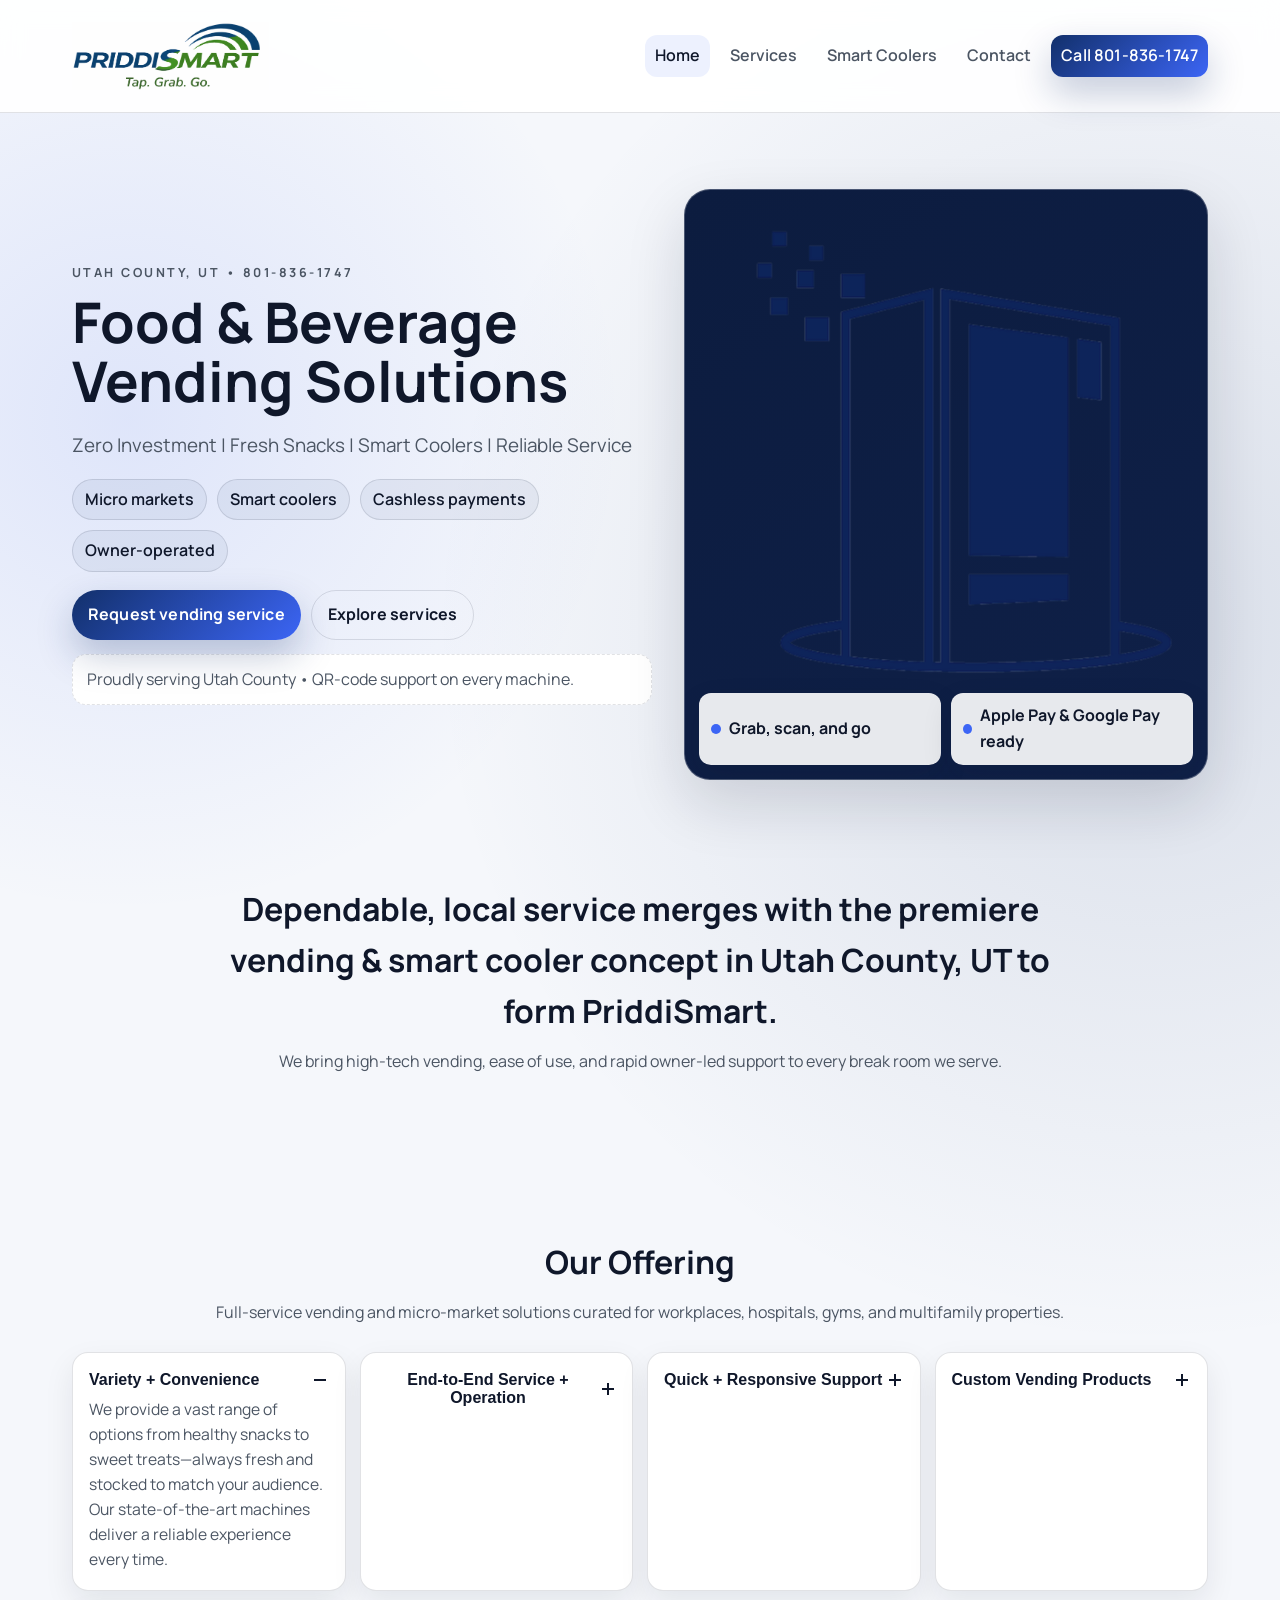
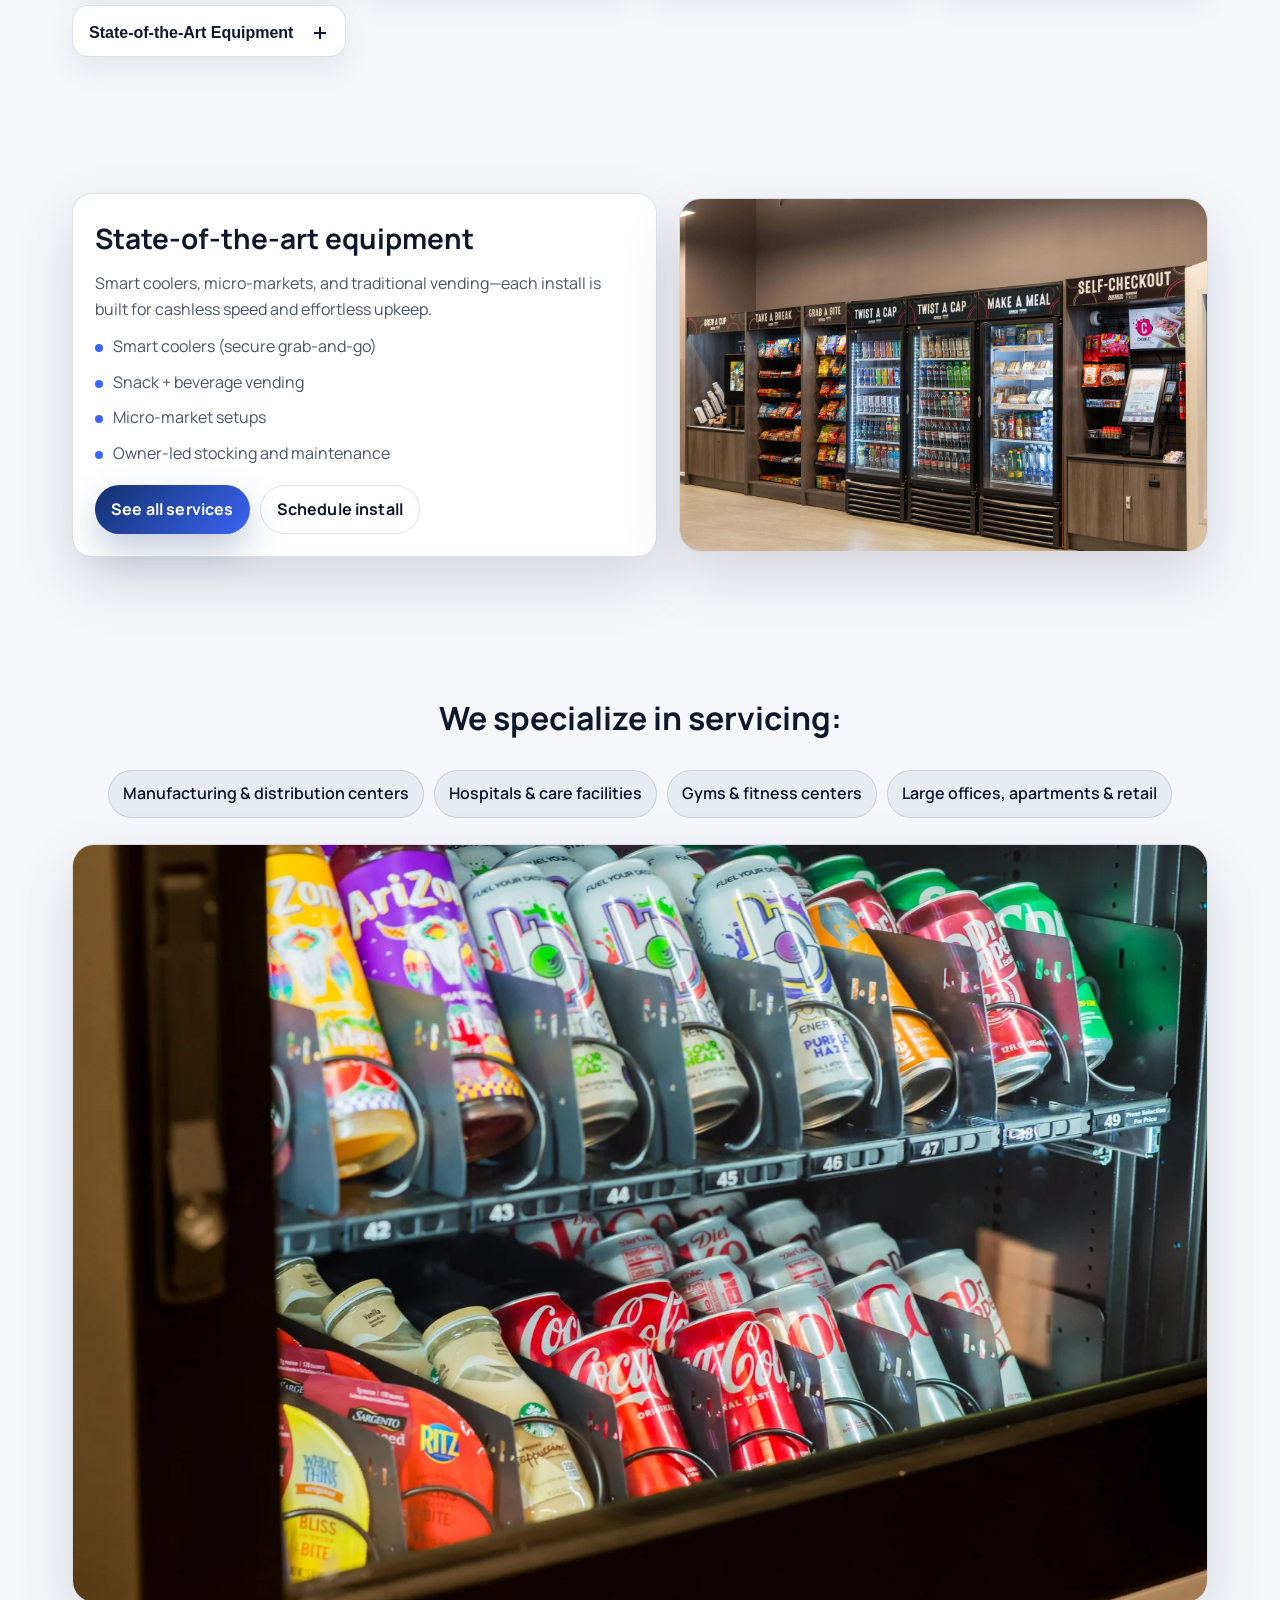
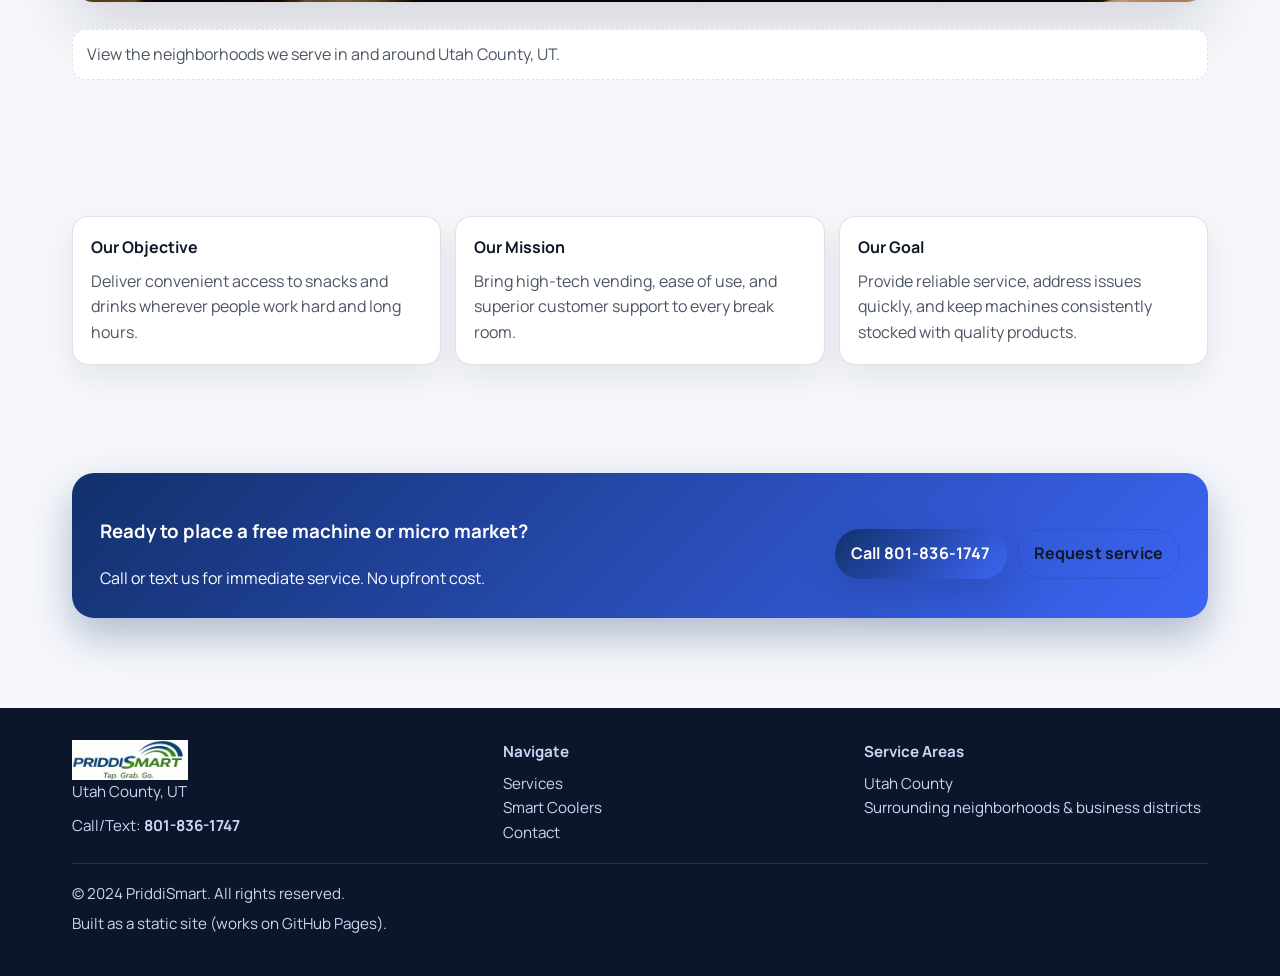
==== index.html @ eff260c0 "General update" ====
<!doctype html>
<html lang="en">
<head>
  <meta charset="utf-8" />
  <meta name="viewport" content="width=device-width, initial-scale=1" />
  <meta name="description" content="PriddiSmart delivers modern vending machines, smart coolers, and micro market-style solutions across Utah County, UT." />
  <title>PriddiSmart | Micro Markets and Vending Services in Utah County, UT</title>
  <link rel="icon" href="assets/img/LogoPriddismart.png" />
  <link rel="stylesheet" href="assets/css/styles.css" />
</head>
<body>
  <header class="header">
    <div class="container">
      <nav class="nav" aria-label="Primary">
        <a class="brand" href="index.html">
          <img src="assets/img/LogoPriddismart.png" alt="PriddiSmart logo" />
        </a>
        <div class="navlinks">
          <a data-nav href="index.html">Home</a>
          <a href="#services">Services</a>
          <a href="#equipment">Smart Coolers</a>
          <a href="#contact">Contact</a>
          <a class="btn primary" href="tel:+18018361747">Call 801-836-1747</a>
        </div>
      </nav>
    </div>
  </header>

  <main>
    <section class="hero" id="top">
      <div class="container">
        <div class="hero-grid">
          <div class="hero-copy">
            <div class="eyebrow">Utah County, UT • 801-836-1747</div>
            <h1>Food &amp; Beverage Vending Solutions</h1>
            <p class="lead">Zero Investment | Fresh Snacks | Smart Coolers | Reliable Service</p>
            <div class="pill-row" aria-label="Key benefits">
              <span class="pill">Micro markets</span>
              <span class="pill">Smart coolers</span>
              <span class="pill">Cashless payments</span>
              <span class="pill">Owner-operated</span>
            </div>
            <div class="hero-cta">
              <a class="btn primary" href="contact.html">Request vending service</a>
              <a class="btn ghost" href="#services">Explore services</a>
            </div>
            <div class="notice">Proudly serving Utah County • QR-code support on every machine.</div>
          </div>
          <div class="hero-media">
            <div class="hero-frame">
            <img src="assets/img/freshvend-hero.jpg" alt="PriddiSmart vending and cooler setup" />
              <div class="hero-overlay">
                <div class="stat"><span class="dot"></span>Grab, scan, and go</div>
                <div class="stat"><span class="dot"></span>Apple Pay &amp; Google Pay ready</div>
              </div>
            </div>
          </div>
        </div>
      </div>
    </section>

    <section class="section intro">
      <div class="container">
        <div class="section-header">
          <h2>Dependable, local service merges with the premiere vending &amp; smart cooler concept in Utah County, UT to form <strong>PriddiSmart</strong>.</h2>
          <p>We bring high-tech vending, ease of use, and rapid owner-led support to every break room we serve.</p>
        </div>
      </div>
    </section>

    <section class="section" id="services">
      <div class="container">
        <div class="section-header">
          <h2>Our Offering</h2>
          <p>Full-service vending and micro-market solutions curated for workplaces, hospitals, gyms, and multifamily properties.</p>
        </div>
        <div class="accordion" data-accordion>
          <div class="accordion-item open">
            <button class="accordion-toggle" data-accordion-toggle>
              <span>Variety + Convenience</span>
              <span class="plus"></span>
            </button>
            <div class="accordion-panel">
              <p>We provide a vast range of options from healthy snacks to sweet treats—always fresh and stocked to match your audience.</p>
              <p>Our state-of-the-art machines deliver a reliable experience every time.</p>
            </div>
          </div>
          <div class="accordion-item">
            <button class="accordion-toggle" data-accordion-toggle>
              <span>End-to-End Service + Operation</span>
              <span class="plus"></span>
            </button>
            <div class="accordion-panel">
              <p>We handle everything from installation, stocking, and maintenance, so you can focus on what matters—your business and clients.</p>
              <p>Enjoy the peace of mind that comes with fully managed operations.</p>
            </div>
          </div>
          <div class="accordion-item">
            <button class="accordion-toggle" data-accordion-toggle>
              <span>Quick + Responsive Support</span>
              <span class="plus"></span>
            </button>
            <div class="accordion-panel">
              <p>QR codes on every machine connect you directly to the owner for rapid service, restocking, or new product requests.</p>
              <p>A dedicated team keeps your experience running smoothly.</p>
            </div>
          </div>
          <div class="accordion-item">
            <button class="accordion-toggle" data-accordion-toggle>
              <span>Custom Vending Products</span>
              <span class="plus"></span>
            </button>
            <div class="accordion-panel">
              <p>We tailor machine type, product selection, and layouts to your footprint and foot traffic.</p>
              <p><a href="services.html">View our machines and product lineup.</a></p>
            </div>
          </div>
          <div class="accordion-item">
            <button class="accordion-toggle" data-accordion-toggle>
              <span>State-of-the-Art Equipment</span>
              <span class="plus"></span>
            </button>
            <div class="accordion-panel">
              <p>From micro-markets and smart coolers to beverage and combo machines, every install is sourced from top suppliers.</p>
              <p>All equipment supports Apple Pay, Google Pay, and other contactless options.</p>
            </div>
          </div>
        </div>
      </div>
    </section>

    <section class="section split-section" id="equipment">
      <div class="container">
        <div class="split">
          <div class="panel">
            <h3>State-of-the-art equipment</h3>
            <p class="muted">Smart coolers, micro-markets, and traditional vending—each install is built for cashless speed and effortless upkeep.</p>
            <ul class="feature-list">
              <li>Smart coolers (secure grab-and-go)</li>
              <li>Snack + beverage vending</li>
              <li>Micro-market setups</li>
              <li>Owner-led stocking and maintenance</li>
            </ul>
            <div class="hero-cta">
              <a class="btn primary" href="services.html">See all services</a>
              <a class="btn ghost" href="contact.html">Schedule install</a>
            </div>
          </div>
          <div class="media">
            <img src="assets/img/freshvend-lineup.png" alt="Lineup of PriddiSmart vending machines and smart coolers" />
          </div>
        </div>
      </div>
    </section>

    <section class="section service-areas">
      <div class="container">
        <div class="section-header">
          <h2>We specialize in servicing:</h2>
        </div>
        <div class="chips">
          <span class="pill big">Manufacturing &amp; distribution centers</span>
          <span class="pill big">Hospitals &amp; care facilities</span>
          <span class="pill big">Gyms &amp; fitness centers</span>
          <span class="pill big">Large offices, apartments &amp; retail</span>
        </div>
        <div class="media wide">
          <img src="assets/img/freshvend-beverages.jpg" alt="Cold beverage vending selections" />
        </div>
        <div class="notice">View the neighborhoods we serve in and around Utah County, UT.</div>
      </div>
    </section>

    <section class="section objectives">
      <div class="container cards">
        <div class="card mini">
          <h4>Our Objective</h4>
          <p>Deliver convenient access to snacks and drinks wherever people work hard and long hours.</p>
        </div>
        <div class="card mini">
          <h4>Our Mission</h4>
          <p>Bring high-tech vending, ease of use, and superior customer support to every break room.</p>
        </div>
        <div class="card mini">
          <h4>Our Goal</h4>
          <p>Provide reliable service, address issues quickly, and keep machines consistently stocked with quality products.</p>
        </div>
      </div>
    </section>

    <section class="cta-band" id="contact">
      <div class="container">
        <div class="cta-inner">
          <div>
            <h3>Ready to place a free machine or micro market?</h3>
            <p>Call or text us for immediate service. No upfront cost.</p>
          </div>
          <div class="hero-cta">
            <a class="btn primary" href="tel:+18018361747">Call 801-836-1747</a>
            <a class="btn ghost" href="contact.html">Request service</a>
          </div>
        </div>
      </div>
    </section>
  </main>


  <footer class="footer">
    <div class="container">
      <div class="footer-grid">
        <div>
          <div class="brandmark">
          <img src="assets/img/LogoPriddismart.png" alt="PriddiSmart logo" />
          </div>
          <div class="small">Utah County, UT</div>
          <div class="small" style="margin-top:10px;">Call/Text: <strong><a href="tel:+18018361747">801-836-1747</a></strong></div>
        </div>
        <div>
          <div class="small" style="font-weight:700;margin-bottom:8px;">Navigate</div>
          <div class="small"><a href="#services">Services</a></div>
          <div class="small"><a href="#equipment">Smart Coolers</a></div>
          <div class="small"><a href="#contact">Contact</a></div>
        </div>
        <div>
          <div class="small" style="font-weight:700;margin-bottom:8px;">Service Areas</div>
          <div class="small">Utah County</div>
          <div class="small">Surrounding neighborhoods &amp; business districts</div>
        </div>
      </div>

      <hr class="sep" />
          <div class="small">© 2024 PriddiSmart. All rights reserved.</div>
      <div class="small" style="margin-top:6px;">Built as a static site (works on GitHub Pages).</div>
    </div>
  </footer>

  <script src="assets/js/main.js"></script>
</body>
</html>
---- assets/css/styles.css ----
@import url('https://fonts.googleapis.com/css2?family=Manrope:wght@400;500;600;700&display=swap');

:root{
  --bg:#f5f7fb;
  --card:#ffffff;
  --ink:#0f172a;
  --muted:#4b5563;
  --accent:#12306b;
  --accent2:#3c65f5;
  --border:rgba(15,23,42,.12);
  --radius:18px;
  --shadow:0 24px 60px rgba(15,23,42,.14);
  --max:1180px;
}
*{box-sizing:border-box}
html,body{margin:0;padding:0}
body{
  font-family:"Manrope","Helvetica Neue",Arial,sans-serif;
  color:var(--ink);
  background:
    radial-gradient(900px 900px at 10% 10%, rgba(60,101,245,.12), transparent 55%),
    radial-gradient(1200px 1200px at 90% 15%, rgba(18,48,107,.12), transparent 60%),
    var(--bg);
  line-height:1.6;
}
a{color:inherit;text-decoration:none}
a:hover{opacity:.9}
img{display:block;max-width:100%}
.container{max-width:var(--max);margin:0 auto;padding:0 22px}
.header{
  position:sticky;top:0;z-index:50;
  backdrop-filter:blur(12px);
  background:rgba(255,255,255,.92);
  border-bottom:1px solid var(--border);
}
.nav{
  display:flex;align-items:center;justify-content:space-between;
  padding:22px 0;
  gap:16px;
  flex-wrap:wrap;
}
.brand img{height:68px;width:auto}
.navlinks{display:flex;gap:10px;align-items:center;flex-wrap:wrap}
.navlinks a{font-weight:600;color:var(--muted);padding:8px 10px;border-radius:12px}
.navlinks a.active{color:var(--ink);background:rgba(60,101,245,.09)}
.btn{
  display:inline-flex;align-items:center;justify-content:center;
  padding:11px 16px;border-radius:999px;
  border:1px solid var(--border);
  background:#fff;
  color:var(--ink);
  font-weight:700;
  letter-spacing:.01em;
  box-shadow:0 12px 24px rgba(15,23,42,.08);
}
.btn.primary{
  border:none;
  background:linear-gradient(135deg,var(--accent),var(--accent2));
  color:#fff;
  box-shadow:0 16px 36px rgba(18,48,107,.25);
}
.btn.ghost{
  background:transparent;
  box-shadow:none;
}
.hero{padding:76px 0 36px}
.hero-grid{
  display:grid;
  grid-template-columns:1.05fr .95fr;
  gap:32px;
  align-items:center;
}
.eyebrow{text-transform:uppercase;letter-spacing:.2em;font-size:.78rem;font-weight:700;color:var(--muted)}
h1{font-size:56px;line-height:1.05;margin:10px 0 16px}
.lead{color:var(--muted);font-size:1.18rem;max-width:58ch}
.pill-row,.hero-cta{display:flex;gap:10px;flex-wrap:wrap}
.pill{
  border:1px solid var(--border);
  border-radius:999px;
  padding:7px 12px;
  color:var(--ink);
  font-weight:600;
  background:rgba(18,48,107,.06);
}
.pill.big{padding:10px 14px}
.hero-cta{margin-top:18px}
.notice{
  margin-top:14px;
  background:#fff;
  border:1px dashed var(--border);
  border-radius:14px;
  padding:12px 14px;
  color:var(--muted);
}
.hero-media{position:relative}
.hero-frame{
  position:relative;
  border-radius:26px;
  overflow:hidden;
  background:linear-gradient(145deg,#0c1c3f,#0f2048);
  box-shadow:var(--shadow);
  border:1px solid rgba(255,255,255,.25);
  min-height:420px;
}
.hero-frame img{
  width:100%;height:100%;
  object-fit:cover;
  mix-blend-mode:lighten;
  opacity:.92;
}
.hero-overlay{
  position:absolute;
  bottom:14px;left:14px;right:14px;
  display:flex;flex-wrap:wrap;gap:10px;
}
.hero-overlay .stat{
  flex:1 1 180px;
  background:rgba(255,255,255,.9);
  color:var(--ink);
  border-radius:12px;
  padding:10px 12px;
  display:flex;align-items:center;gap:8px;
  font-weight:700;
  box-shadow:0 12px 30px rgba(15,23,42,.12);
}
.dot{
  width:10px;height:10px;border-radius:50%;
  background:var(--accent2);display:inline-block;
}
.section{padding:68px 0}
.section-header{text-align:center;max-width:860px;margin:0 auto 26px}
.section h2{margin:0 0 12px;font-size:32px}
.section p{margin:0;color:var(--muted)}
.accordion{
  display:grid;
  grid-template-columns:repeat(auto-fit,minmax(260px,1fr));
  gap:14px;
}
.accordion-item{
  background:var(--card);
  border:1px solid var(--border);
  border-radius:16px;
  box-shadow:0 12px 30px rgba(15,23,42,.08);
  padding:6px 10px;
}
.accordion-toggle{
  width:100%;
  display:flex;align-items:center;justify-content:space-between;
  border:none;background:transparent;
  padding:12px 6px 8px 6px;
  font-size:1rem;font-weight:700;
  color:var(--ink);
  cursor:pointer;
}
.accordion-toggle .plus{
  position:relative;width:18px;height:18px;
}
.accordion-toggle .plus::before,
.accordion-toggle .plus::after{
  content:"";
  position:absolute;top:50%;left:50%;
  width:12px;height:2px;
  background:var(--ink);
  transform:translate(-50%,-50%);
}
.accordion-toggle .plus::after{transform:translate(-50%,-50%) rotate(90deg)}
.accordion-item.open .accordion-toggle .plus::after{opacity:0}
.accordion-panel{
  padding:0 6px 12px 6px;
  color:var(--muted);
  display:none;
  font-size:.98rem;
}
.accordion-item.open .accordion-panel{display:block}
.split{
  display:grid;
  grid-template-columns:1.05fr .95fr;
  gap:22px;
  align-items:center;
}
.panel{
  background:var(--card);
  border:1px solid var(--border);
  border-radius:20px;
  padding:22px;
  box-shadow:var(--shadow);
}
.panel h3{margin:0 0 10px;font-size:28px}
.panel .muted{color:var(--muted);margin-top:0}
.feature-list{
  margin:12px 0 0 0;
  padding:0;
  list-style:none;
  display:grid;
  gap:10px;
}
.feature-list li{
  padding-left:18px;
  position:relative;
  color:var(--muted);
}
.feature-list li::before{
  content:"";
  position:absolute;
  left:0;top:10px;
  width:8px;height:8px;
  border-radius:50%;
  background:var(--accent2);
}
.media{
  border-radius:22px;
  overflow:hidden;
  border:1px solid var(--border);
  box-shadow:var(--shadow);
}
.media img{width:100%;height:100%;object-fit:cover}
.service-areas .chips{
  display:flex;flex-wrap:wrap;gap:10px;
  justify-content:center;
  margin-bottom:20px;
}
.media.wide{margin:26px 0}
.cards{
  display:grid;
  grid-template-columns:repeat(auto-fit,minmax(240px,1fr));
  gap:14px;
}
.card.mini{
  background:var(--card);
  border:1px solid var(--border);
  border-radius:16px;
  padding:18px;
  box-shadow:0 12px 30px rgba(15,23,42,.08);
}
.card.mini h4{margin:0 0 8px}
.card.mini p{margin:0;color:var(--muted)}
.cta-band{padding:40px 0 70px}
.cta-inner{
  background:linear-gradient(135deg,var(--accent),var(--accent2));
  color:#fff;
  border-radius:22px;
  padding:26px 28px;
  display:flex;
  align-items:center;
  justify-content:space-between;
  gap:20px;
  box-shadow:0 18px 40px rgba(18,48,107,.3);
}
.cta-inner p{margin:8px 0 0}
.footer{
  background:#0c152a;
  color:#cbd5f5;
  padding:32px 0 40px;
  margin-top:20px;
}
.footer-grid{
  display:grid;
  grid-template-columns:1.2fr 1fr 1fr;
  gap:18px;
}
.footer a{color:inherit}
.footer .brandmark img{height:40px}
.small{font-size:.95rem}
.sep{border:none;border-top:1px solid rgba(255,255,255,.12);margin:18px 0}
@media (max-width: 980px){
  .hero-grid,
  .split{grid-template-columns:1fr}
  h1{font-size:42px}
  .cta-inner{flex-direction:column;align-items:flex-start}
}
@media (max-width: 720px){
  .nav{flex-wrap:wrap}
  .navlinks{width:100%;justify-content:flex-start}
  .hero{padding-top:46px}
  h1{font-size:36px}
  .section{padding:56px 0}
  .hero-frame{min-height:380px}
}
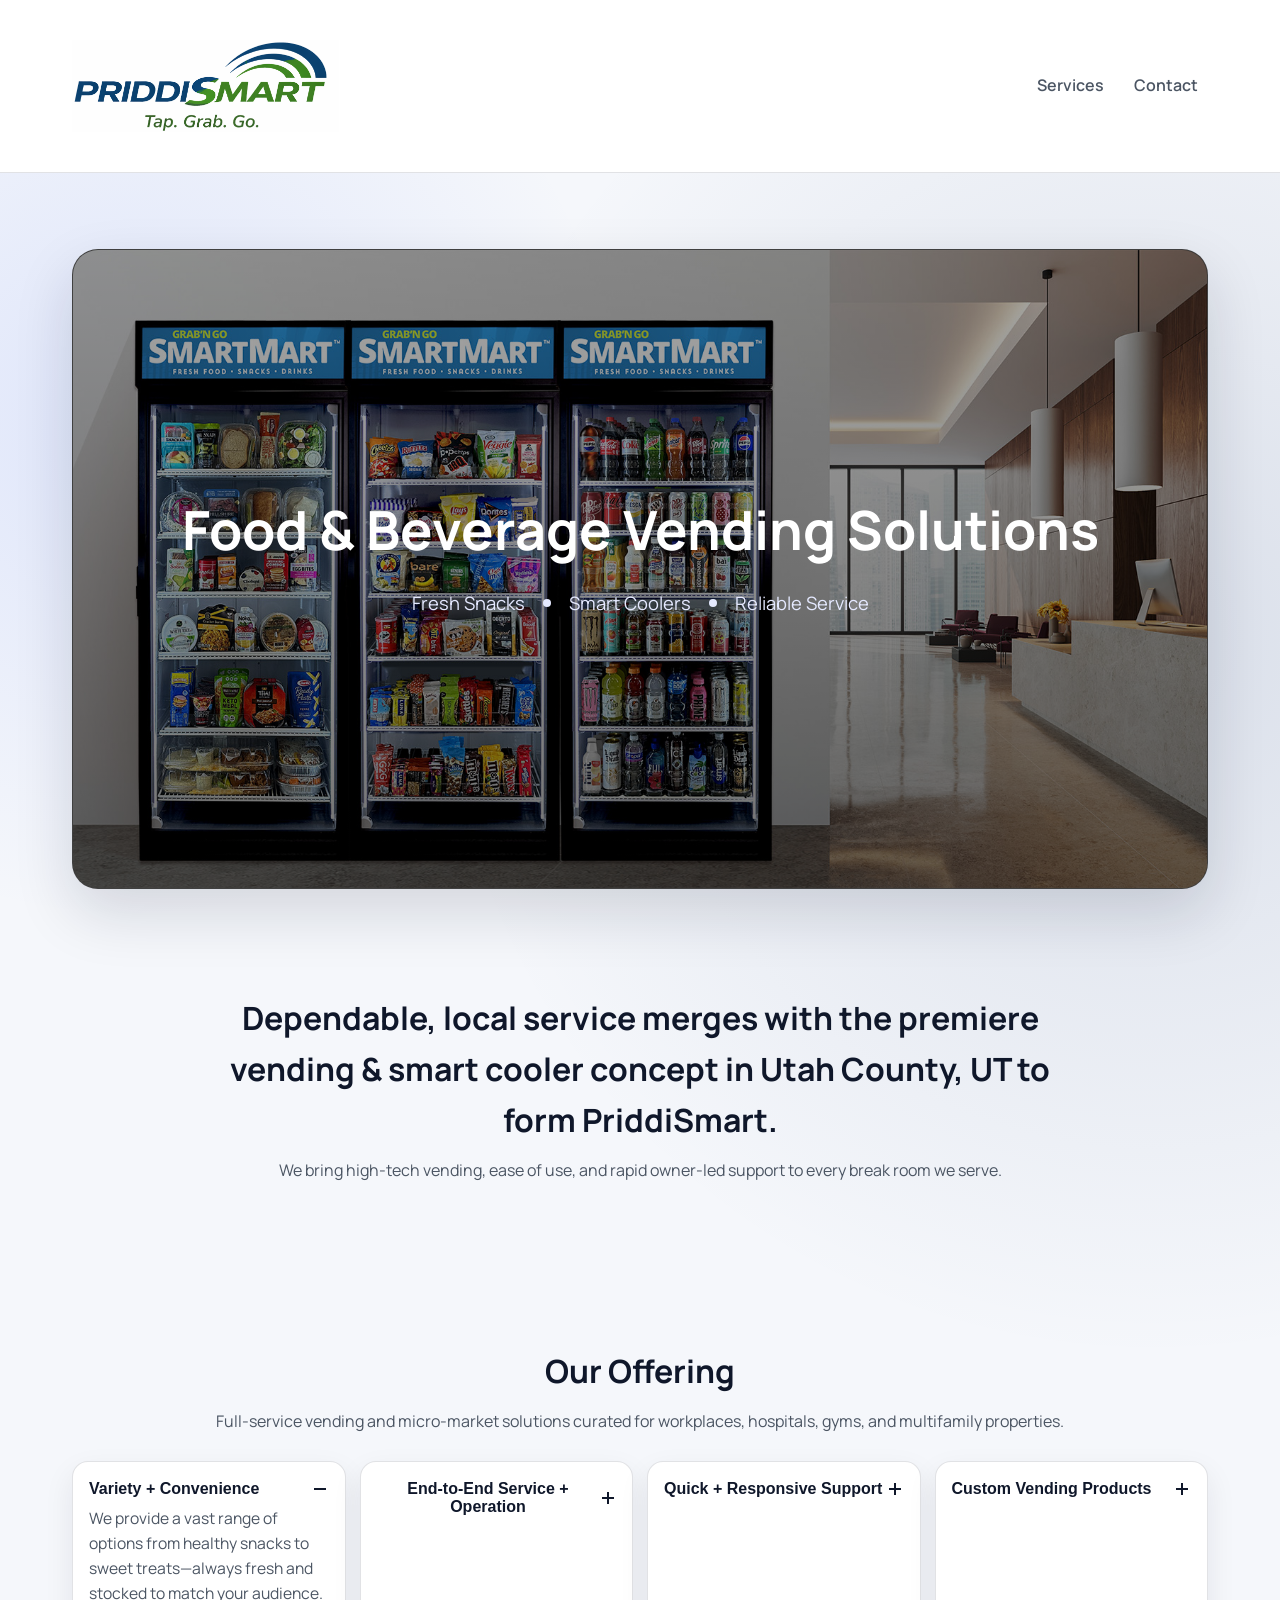
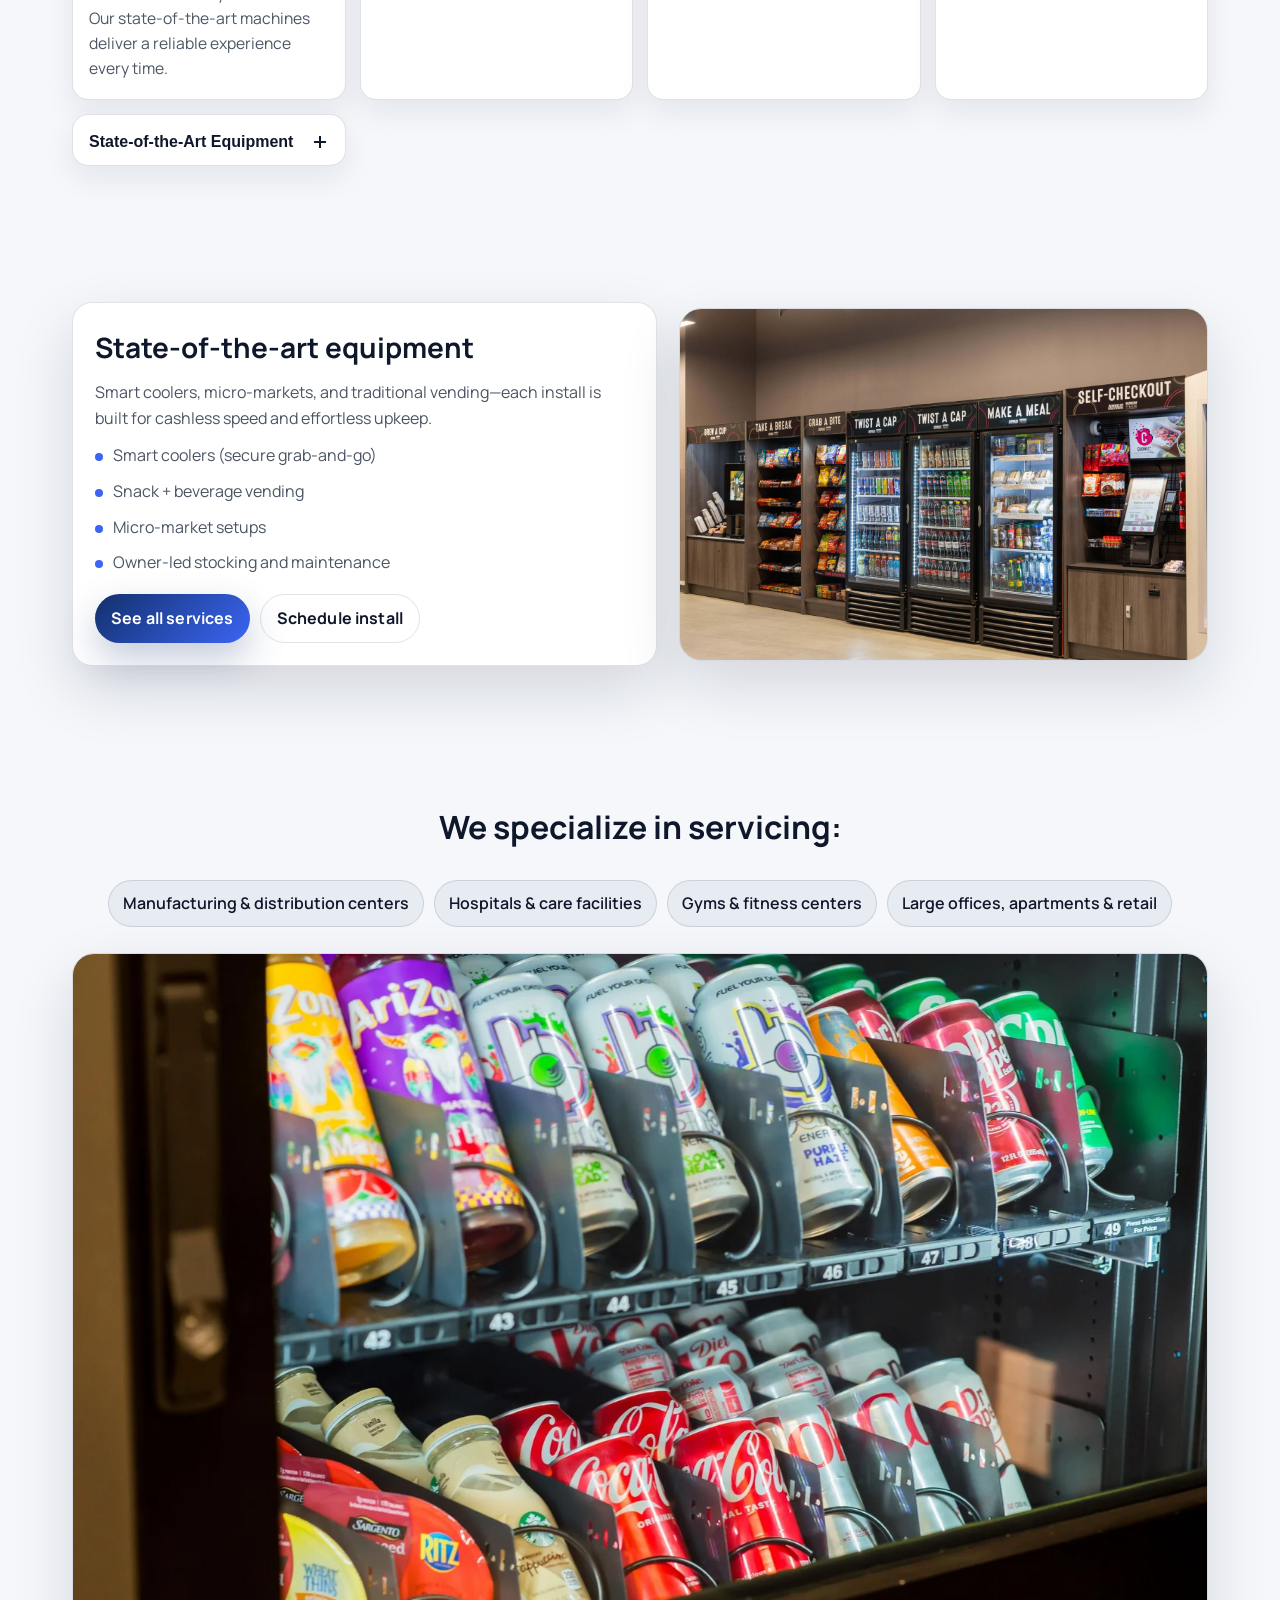
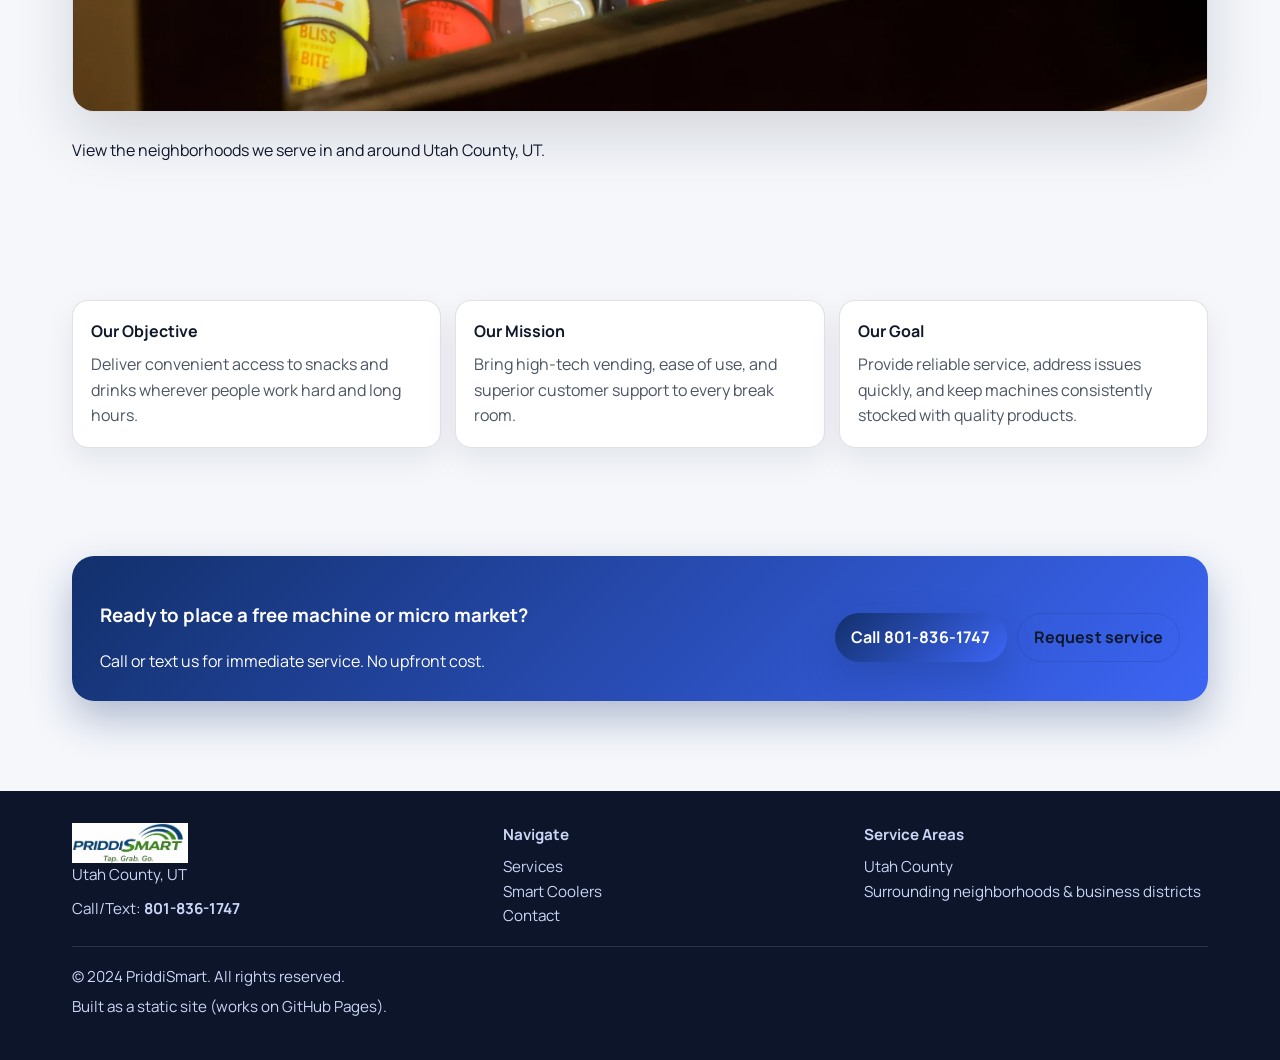
==== commit 1c520f49: "Push" ====
--- a/index.html
+++ b/index.html
@@ -16,11 +16,8 @@
           <img src="assets/img/LogoPriddismart.png" alt="PriddiSmart logo" />
         </a>
         <div class="navlinks">
-          <a data-nav href="index.html">Home</a>
           <a href="#services">Services</a>
-          <a href="#equipment">Smart Coolers</a>
           <a href="#contact">Contact</a>
-          <a class="btn primary" href="tel:+18018361747">Call 801-836-1747</a>
         </div>
       </nav>
     </div>
@@ -30,28 +27,18 @@
     <section class="hero" id="top">
       <div class="container">
         <div class="hero-grid">
-          <div class="hero-copy">
-            <div class="eyebrow">Utah County, UT • 801-836-1747</div>
-            <h1>Food &amp; Beverage Vending Solutions</h1>
-            <p class="lead">Zero Investment | Fresh Snacks | Smart Coolers | Reliable Service</p>
-            <div class="pill-row" aria-label="Key benefits">
-              <span class="pill">Micro markets</span>
-              <span class="pill">Smart coolers</span>
-              <span class="pill">Cashless payments</span>
-              <span class="pill">Owner-operated</span>
-            </div>
-            <div class="hero-cta">
-              <a class="btn primary" href="contact.html">Request vending service</a>
-              <a class="btn ghost" href="#services">Explore services</a>
-            </div>
-            <div class="notice">Proudly serving Utah County • QR-code support on every machine.</div>
-          </div>
           <div class="hero-media">
             <div class="hero-frame">
-            <img src="assets/img/freshvend-hero.jpg" alt="PriddiSmart vending and cooler setup" />
-              <div class="hero-overlay">
-                <div class="stat"><span class="dot"></span>Grab, scan, and go</div>
-                <div class="stat"><span class="dot"></span>Apple Pay &amp; Google Pay ready</div>
+              <img src="assets/img/hotel3.jpg" alt="PriddiSmart vending services at hotel property" />
+              <div class="hero-text-overlay">
+                <h1>Food &amp; Beverage Vending Solutions</h1>
+                <p class="lead lead-tags">
+                  <span>Fresh Snacks</span>
+                  <span class="dot-sep"></span>
+                  <span>Smart Coolers</span>
+                  <span class="dot-sep"></span>
+                  <span>Reliable Service</span>
+                </p>
               </div>
             </div>
           </div>
--- a/assets/css/styles.css
+++ b/assets/css/styles.css
@@ -30,16 +30,16 @@
 .header{
   position:sticky;top:0;z-index:50;
   backdrop-filter:blur(12px);
-  background:rgba(255,255,255,.92);
+  background:#fff;
   border-bottom:1px solid var(--border);
 }
 .nav{
   display:flex;align-items:center;justify-content:space-between;
-  padding:22px 0;
+  padding:40px 0;
   gap:16px;
   flex-wrap:wrap;
 }
-.brand img{height:68px;width:auto}
+.brand img{height:92px;width:auto}
 .navlinks{display:flex;gap:10px;align-items:center;flex-wrap:wrap}
 .navlinks a{font-weight:600;color:var(--muted);padding:8px 10px;border-radius:12px}
 .navlinks a.active{color:var(--ink);background:rgba(60,101,245,.09)}
@@ -66,8 +66,8 @@
 .hero{padding:76px 0 36px}
 .hero-grid{
   display:grid;
-  grid-template-columns:1.05fr .95fr;
-  gap:32px;
+  grid-template-columns:1fr;
+  gap:18px;
   align-items:center;
 }
 .eyebrow{text-transform:uppercase;letter-spacing:.2em;font-size:.78rem;font-weight:700;color:var(--muted)}
@@ -84,20 +84,12 @@
 }
 .pill.big{padding:10px 14px}
 .hero-cta{margin-top:18px}
-.notice{
-  margin-top:14px;
-  background:#fff;
-  border:1px dashed var(--border);
-  border-radius:14px;
-  padding:12px 14px;
-  color:var(--muted);
-}
 .hero-media{position:relative}
 .hero-frame{
   position:relative;
   border-radius:26px;
   overflow:hidden;
-  background:linear-gradient(145deg,#0c1c3f,#0f2048);
+  background:#000;
   box-shadow:var(--shadow);
   border:1px solid rgba(255,255,255,.25);
   min-height:420px;
@@ -105,23 +97,46 @@
 .hero-frame img{
   width:100%;height:100%;
   object-fit:cover;
-  mix-blend-mode:lighten;
-  opacity:.92;
-}
-.hero-overlay{
+  mix-blend-mode:normal;
+  opacity:1;
+}
+.hero-text-overlay{
   position:absolute;
-  bottom:14px;left:14px;right:14px;
-  display:flex;flex-wrap:wrap;gap:10px;
-}
-.hero-overlay .stat{
-  flex:1 1 180px;
-  background:rgba(255,255,255,.9);
-  color:var(--ink);
-  border-radius:12px;
-  padding:10px 12px;
-  display:flex;align-items:center;gap:8px;
-  font-weight:700;
-  box-shadow:0 12px 30px rgba(15,23,42,.12);
+  inset:0;
+  display:flex;
+  flex-direction:column;
+  align-items:center;
+  justify-content:center;
+  text-align:center;
+  color:#fff;
+  padding:20px;
+  background:linear-gradient(180deg, rgba(0,0,0,.35), rgba(0,0,0,.55));
+}
+.hero-text-overlay h1{
+  margin:0 0 12px;
+  font-size:54px;
+  line-height:1.05;
+}
+.hero-text-overlay .lead{
+  color:#e5e9ff;
+  font-size:1.15rem;
+}
+.lead-tags{
+  display:flex;
+  gap:18px;
+  align-items:center;
+  justify-content:center;
+  flex-wrap:wrap;
+}
+.lead-tags span{
+  white-space:nowrap;
+}
+.dot-sep{
+  width:8px;
+  height:8px;
+  border-radius:50%;
+  background:#e5e9ff;
+  display:inline-block;
 }
 .dot{
   width:10px;height:10px;border-radius:50%;
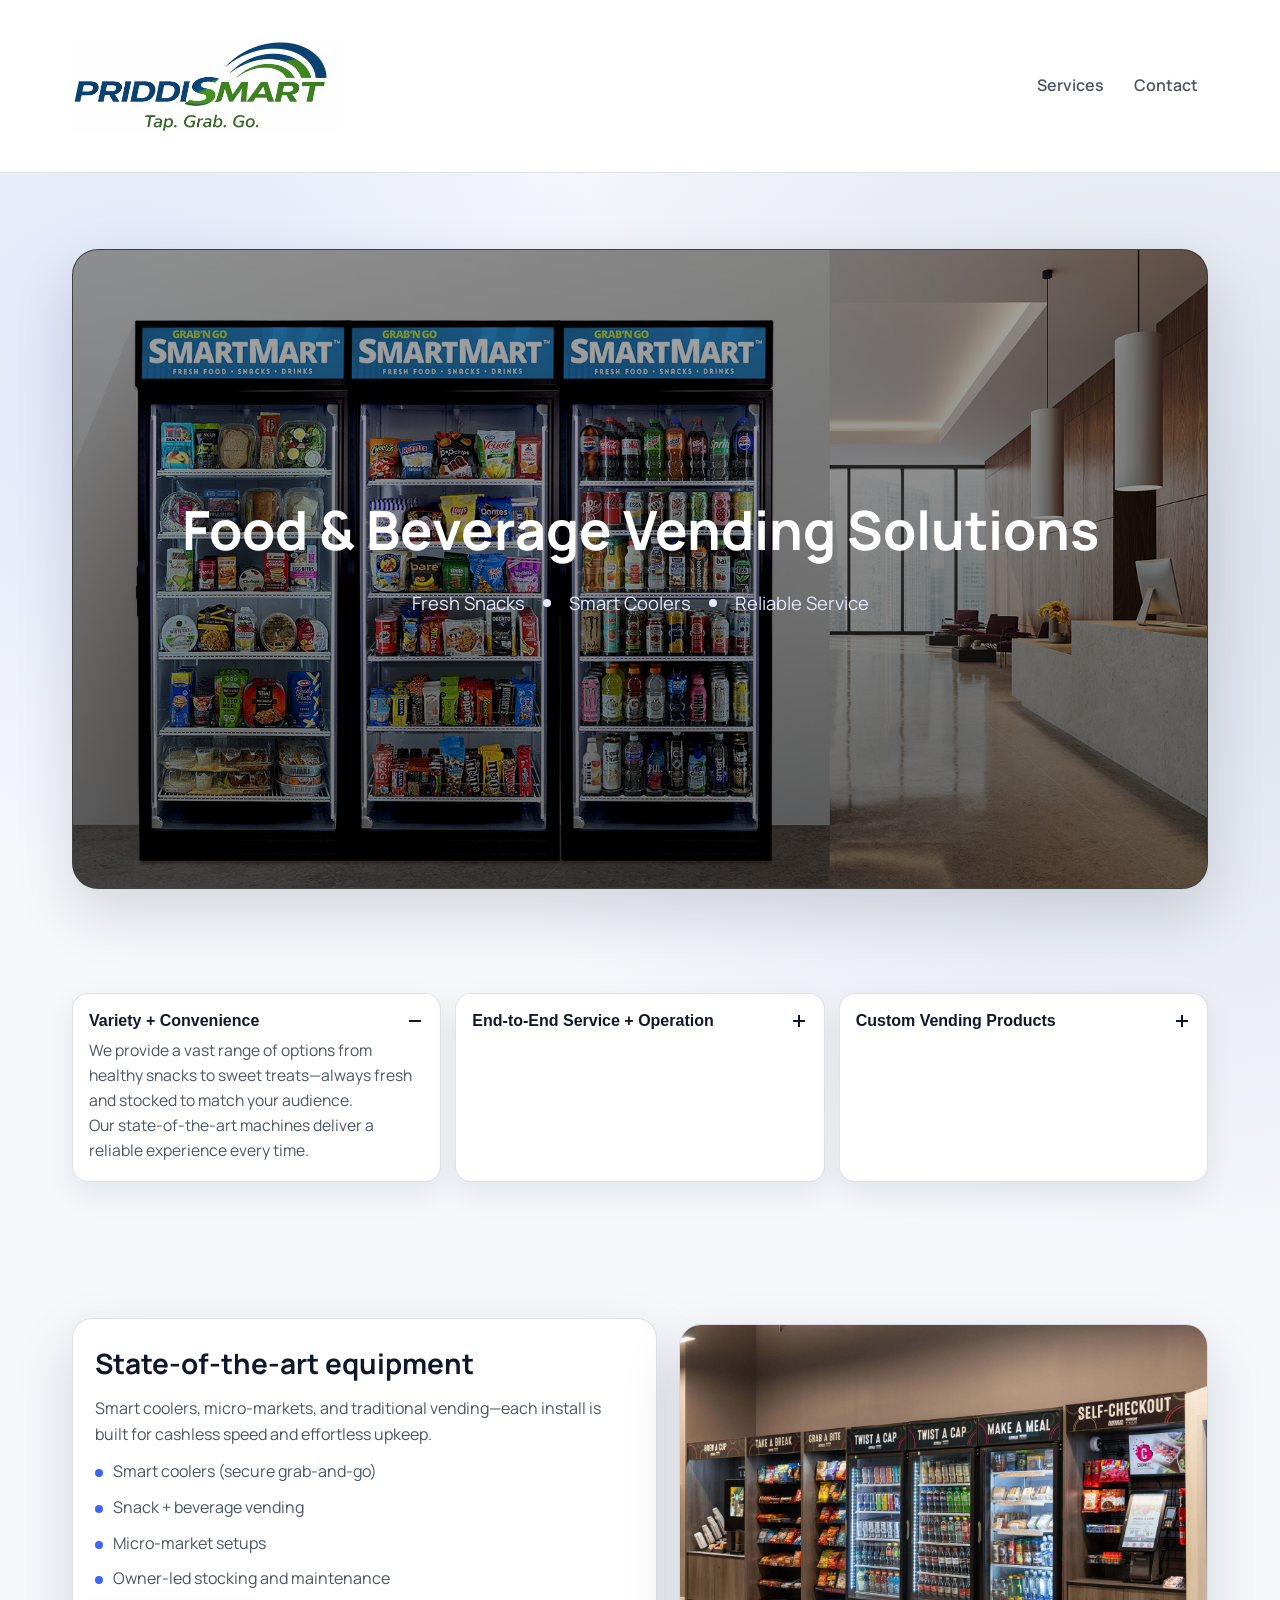
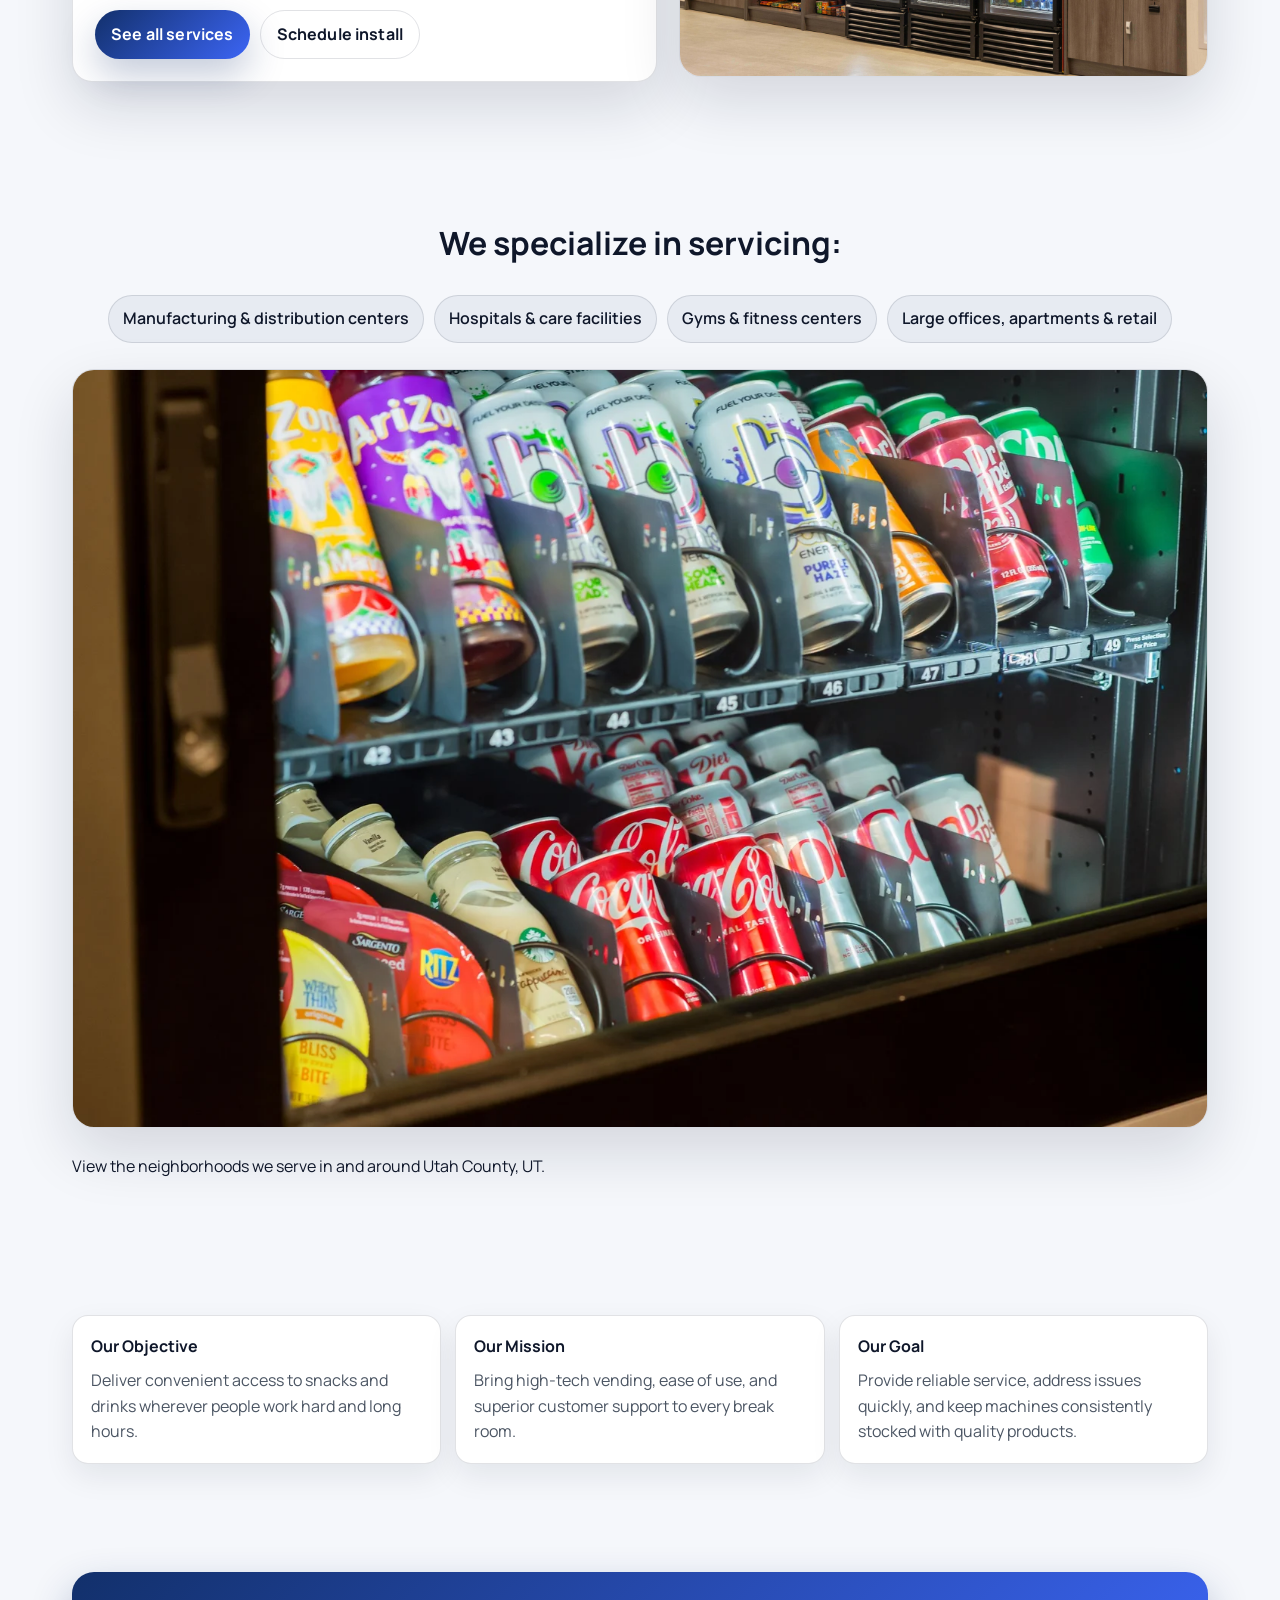
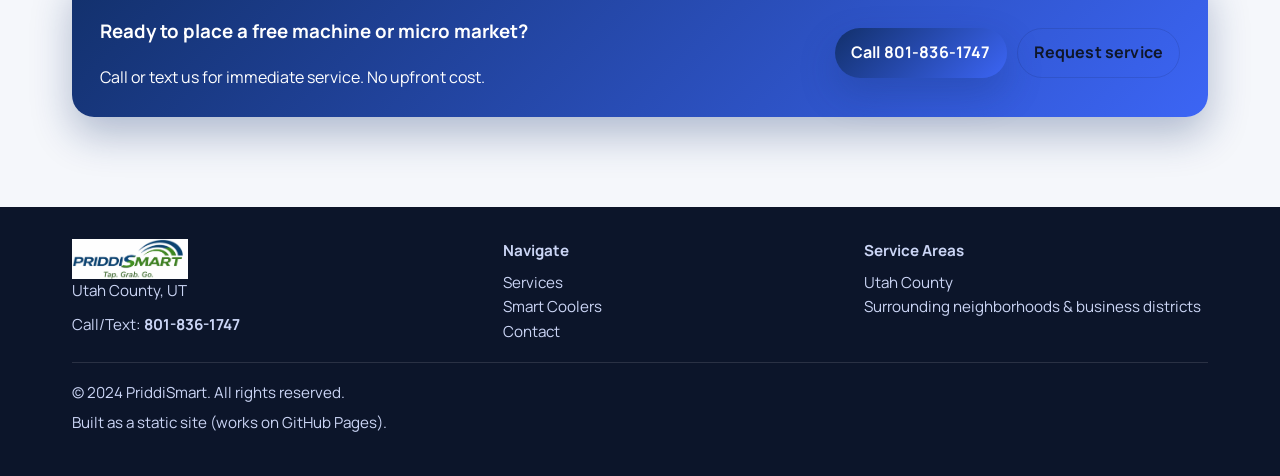
==== commit c5bd6714: "Cleaned up the home page, photo has rounded edges" ====
--- a/index.html
+++ b/index.html
@@ -46,21 +46,8 @@
       </div>
     </section>
 
-    <section class="section intro">
-      <div class="container">
-        <div class="section-header">
-          <h2>Dependable, local service merges with the premiere vending &amp; smart cooler concept in Utah County, UT to form <strong>PriddiSmart</strong>.</h2>
-          <p>We bring high-tech vending, ease of use, and rapid owner-led support to every break room we serve.</p>
-        </div>
-      </div>
-    </section>
-
     <section class="section" id="services">
       <div class="container">
-        <div class="section-header">
-          <h2>Our Offering</h2>
-          <p>Full-service vending and micro-market solutions curated for workplaces, hospitals, gyms, and multifamily properties.</p>
-        </div>
         <div class="accordion" data-accordion>
           <div class="accordion-item open">
             <button class="accordion-toggle" data-accordion-toggle>
@@ -84,32 +71,12 @@
           </div>
           <div class="accordion-item">
             <button class="accordion-toggle" data-accordion-toggle>
-              <span>Quick + Responsive Support</span>
-              <span class="plus"></span>
-            </button>
-            <div class="accordion-panel">
-              <p>QR codes on every machine connect you directly to the owner for rapid service, restocking, or new product requests.</p>
-              <p>A dedicated team keeps your experience running smoothly.</p>
-            </div>
-          </div>
-          <div class="accordion-item">
-            <button class="accordion-toggle" data-accordion-toggle>
               <span>Custom Vending Products</span>
               <span class="plus"></span>
             </button>
             <div class="accordion-panel">
               <p>We tailor machine type, product selection, and layouts to your footprint and foot traffic.</p>
               <p><a href="services.html">View our machines and product lineup.</a></p>
-            </div>
-          </div>
-          <div class="accordion-item">
-            <button class="accordion-toggle" data-accordion-toggle>
-              <span>State-of-the-Art Equipment</span>
-              <span class="plus"></span>
-            </button>
-            <div class="accordion-panel">
-              <p>From micro-markets and smart coolers to beverage and combo machines, every install is sourced from top suppliers.</p>
-              <p>All equipment supports Apple Pay, Google Pay, and other contactless options.</p>
             </div>
           </div>
         </div>
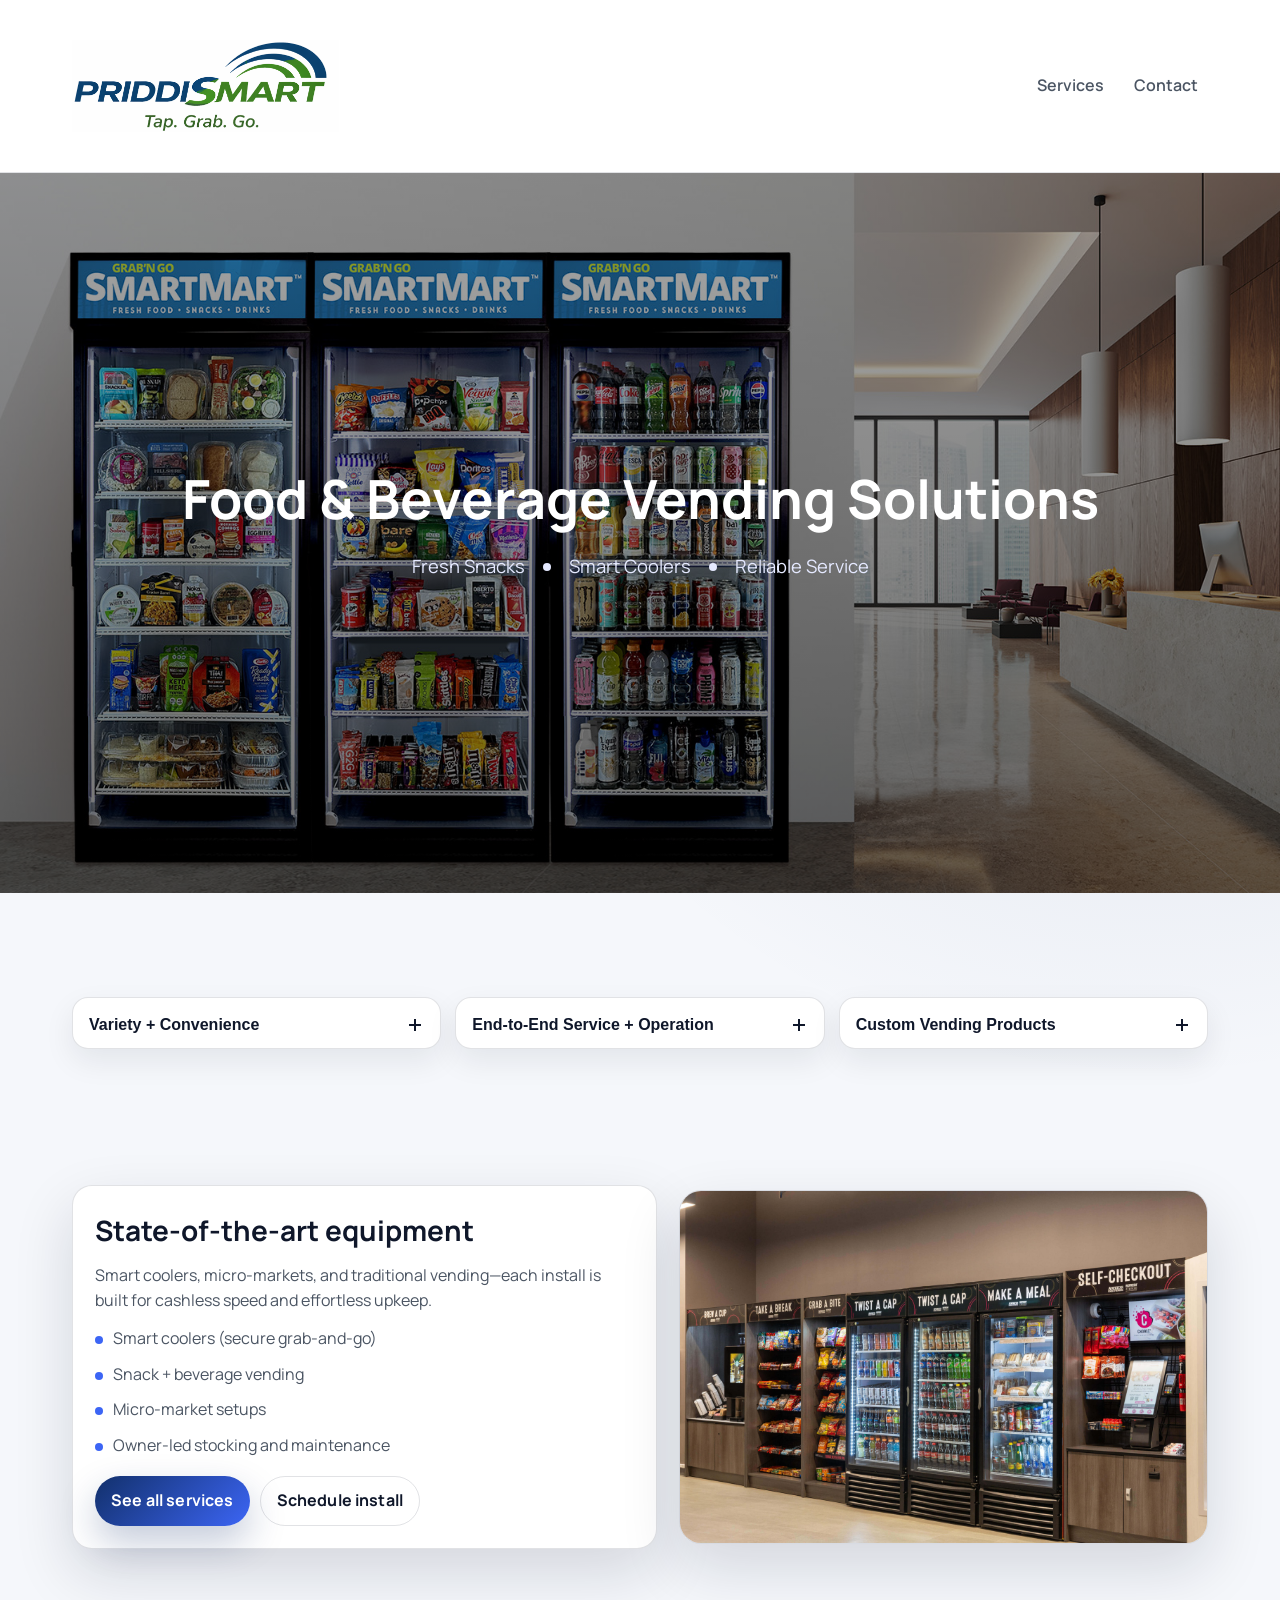
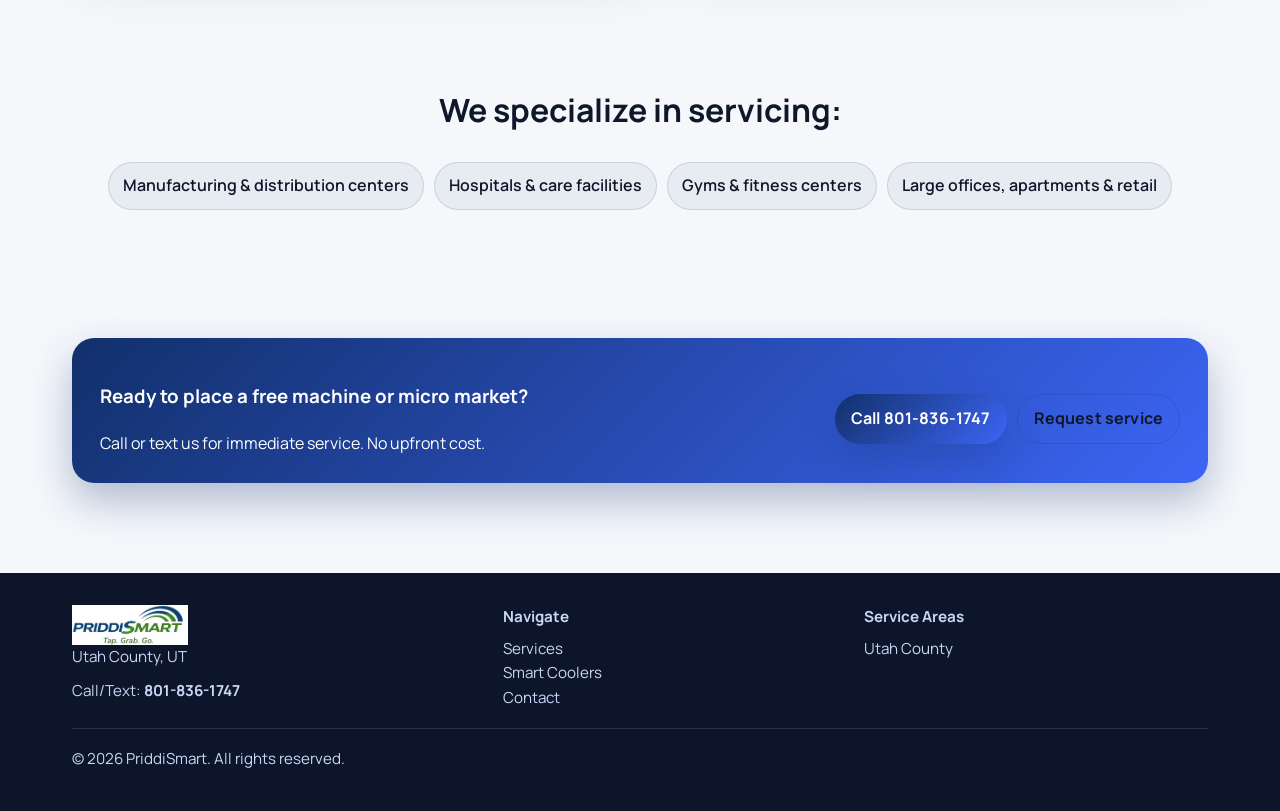
==== commit fc38226e: "Removed a lot of content and spread main image" ====
--- a/index.html
+++ b/index.html
@@ -48,8 +48,8 @@
 
     <section class="section" id="services">
       <div class="container">
-        <div class="accordion" data-accordion>
-          <div class="accordion-item open">
+          <div class="accordion" data-accordion>
+          <div class="accordion-item">
             <button class="accordion-toggle" data-accordion-toggle>
               <span>Variety + Convenience</span>
               <span class="plus"></span>
@@ -118,27 +118,6 @@
           <span class="pill big">Gyms &amp; fitness centers</span>
           <span class="pill big">Large offices, apartments &amp; retail</span>
         </div>
-        <div class="media wide">
-          <img src="assets/img/freshvend-beverages.jpg" alt="Cold beverage vending selections" />
-        </div>
-        <div class="notice">View the neighborhoods we serve in and around Utah County, UT.</div>
-      </div>
-    </section>
-
-    <section class="section objectives">
-      <div class="container cards">
-        <div class="card mini">
-          <h4>Our Objective</h4>
-          <p>Deliver convenient access to snacks and drinks wherever people work hard and long hours.</p>
-        </div>
-        <div class="card mini">
-          <h4>Our Mission</h4>
-          <p>Bring high-tech vending, ease of use, and superior customer support to every break room.</p>
-        </div>
-        <div class="card mini">
-          <h4>Our Goal</h4>
-          <p>Provide reliable service, address issues quickly, and keep machines consistently stocked with quality products.</p>
-        </div>
       </div>
     </section>
 
@@ -178,13 +157,11 @@
         <div>
           <div class="small" style="font-weight:700;margin-bottom:8px;">Service Areas</div>
           <div class="small">Utah County</div>
-          <div class="small">Surrounding neighborhoods &amp; business districts</div>
         </div>
       </div>
 
       <hr class="sep" />
-          <div class="small">© 2024 PriddiSmart. All rights reserved.</div>
-      <div class="small" style="margin-top:6px;">Built as a static site (works on GitHub Pages).</div>
+      <div class="small">© 2026 PriddiSmart. All rights reserved.</div>
     </div>
   </footer>
 
--- a/assets/css/styles.css
+++ b/assets/css/styles.css
@@ -63,11 +63,17 @@
   background:transparent;
   box-shadow:none;
 }
-.hero{padding:76px 0 36px}
+.hero{
+  padding:0 0 36px;
+}
+.hero .container{
+  max-width:100%;
+  padding:0;
+}
 .hero-grid{
   display:grid;
   grid-template-columns:1fr;
-  gap:18px;
+  gap:0;
   align-items:center;
 }
 .eyebrow{text-transform:uppercase;letter-spacing:.2em;font-size:.78rem;font-weight:700;color:var(--muted)}
@@ -87,11 +93,11 @@
 .hero-media{position:relative}
 .hero-frame{
   position:relative;
-  border-radius:26px;
+  border-radius:0;
   overflow:hidden;
   background:#000;
-  box-shadow:var(--shadow);
-  border:1px solid rgba(255,255,255,.25);
+  box-shadow:none;
+  border:none;
   min-height:420px;
 }
 .hero-frame img{
@@ -127,6 +133,8 @@
   align-items:center;
   justify-content:center;
   flex-wrap:wrap;
+  font-size:48px;
+  line-height:1.08;
 }
 .lead-tags span{
   white-space:nowrap;
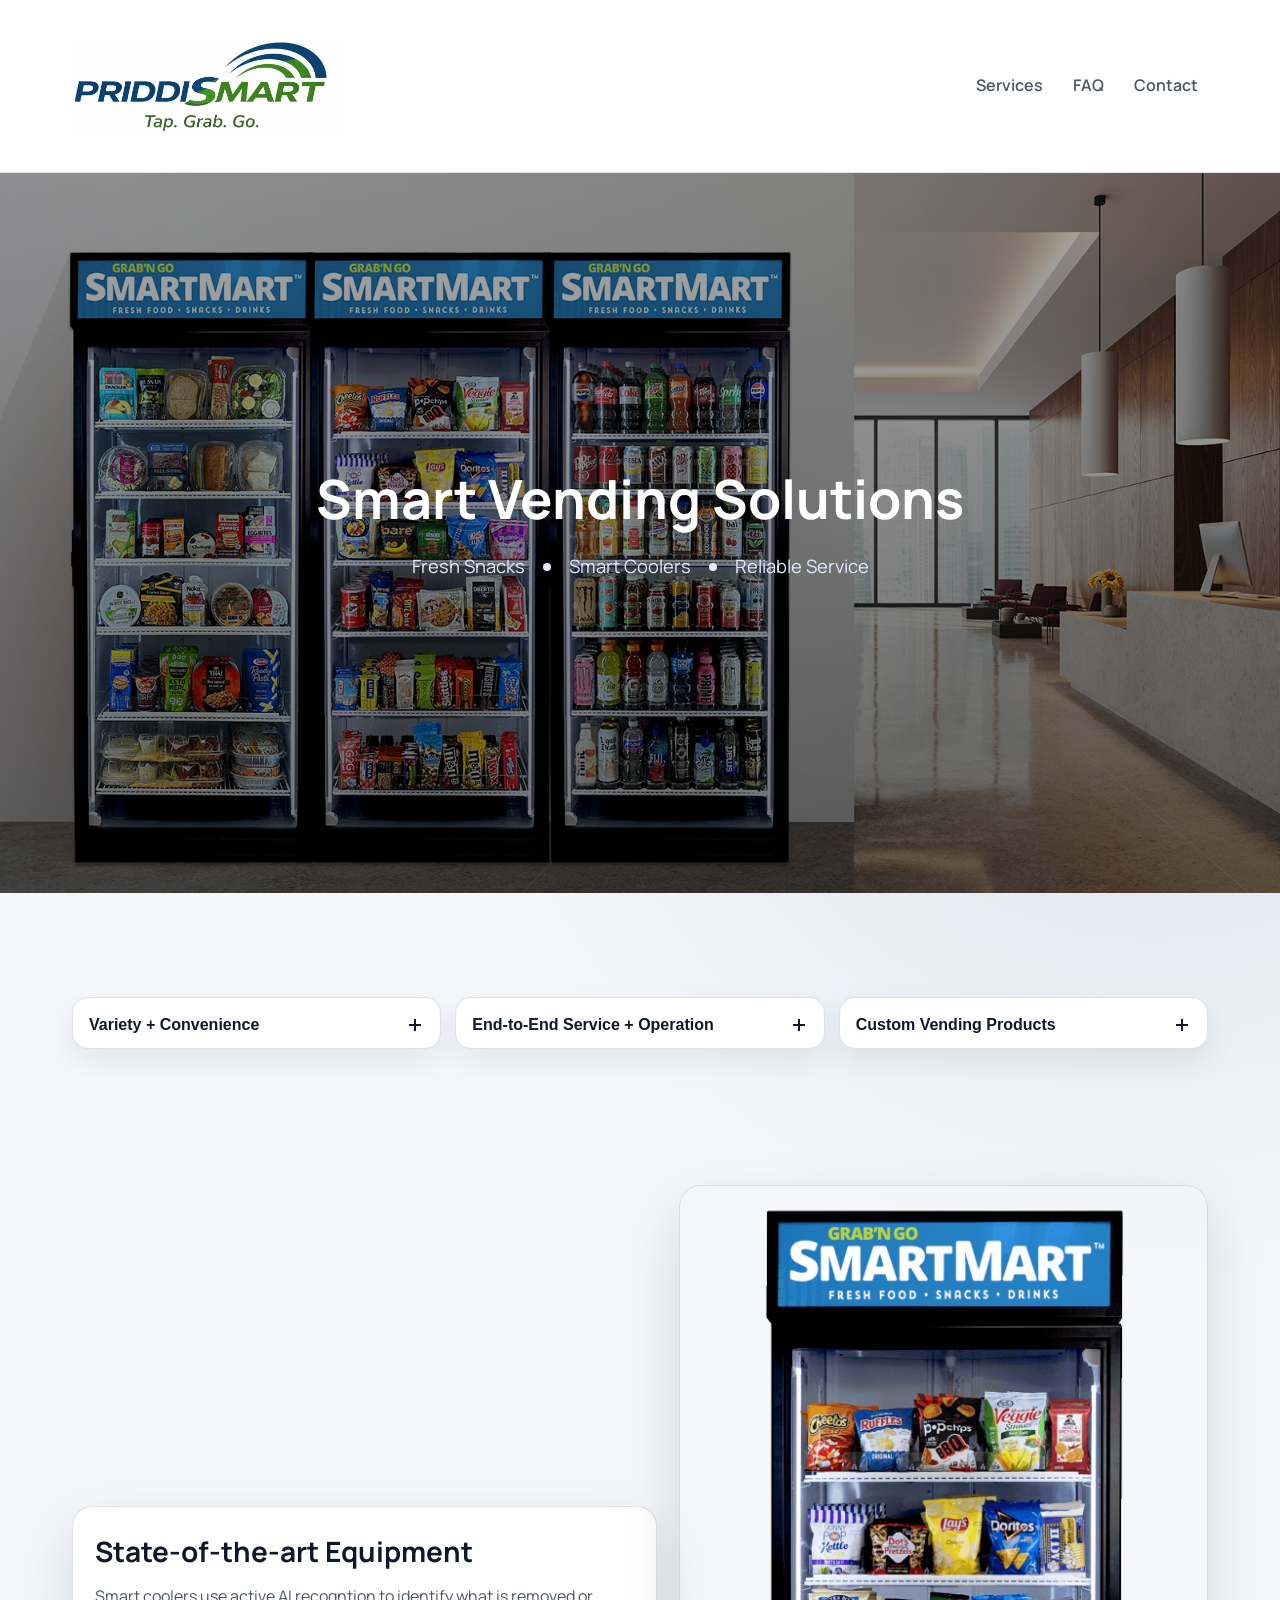
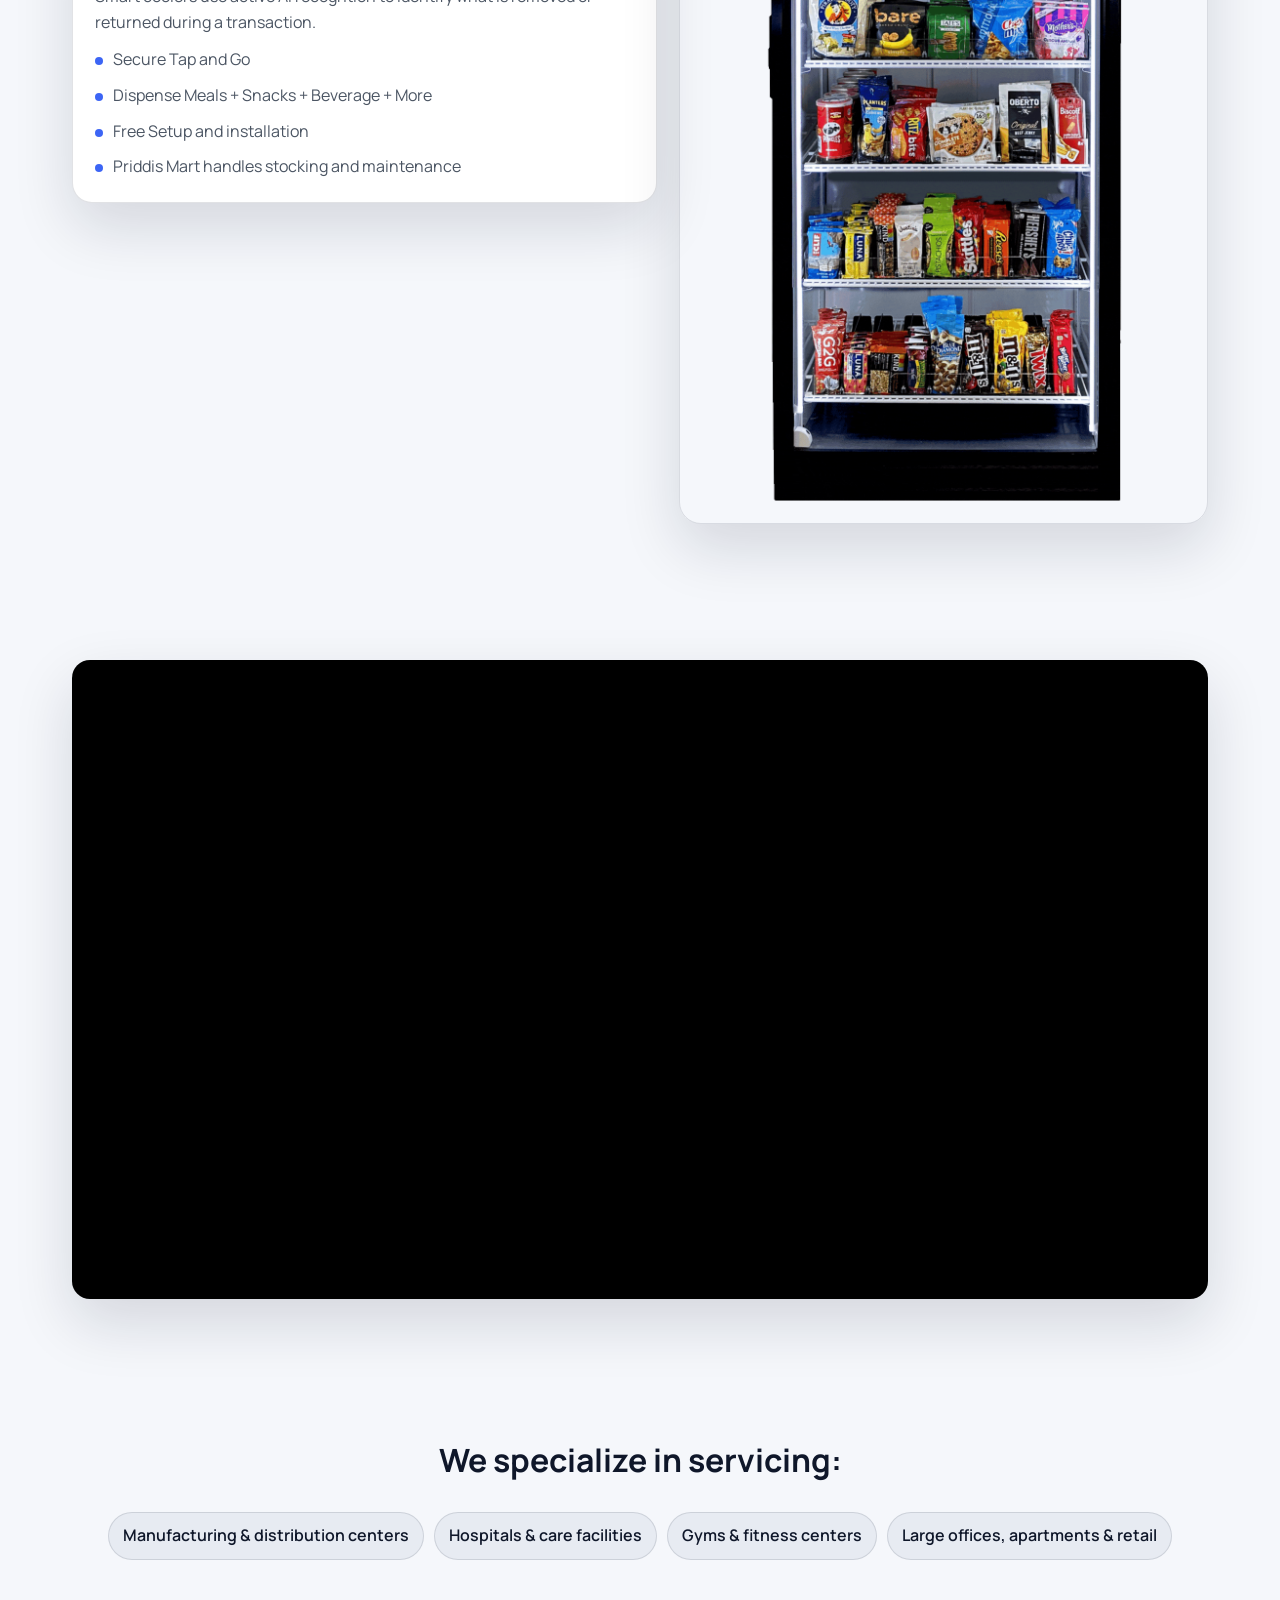
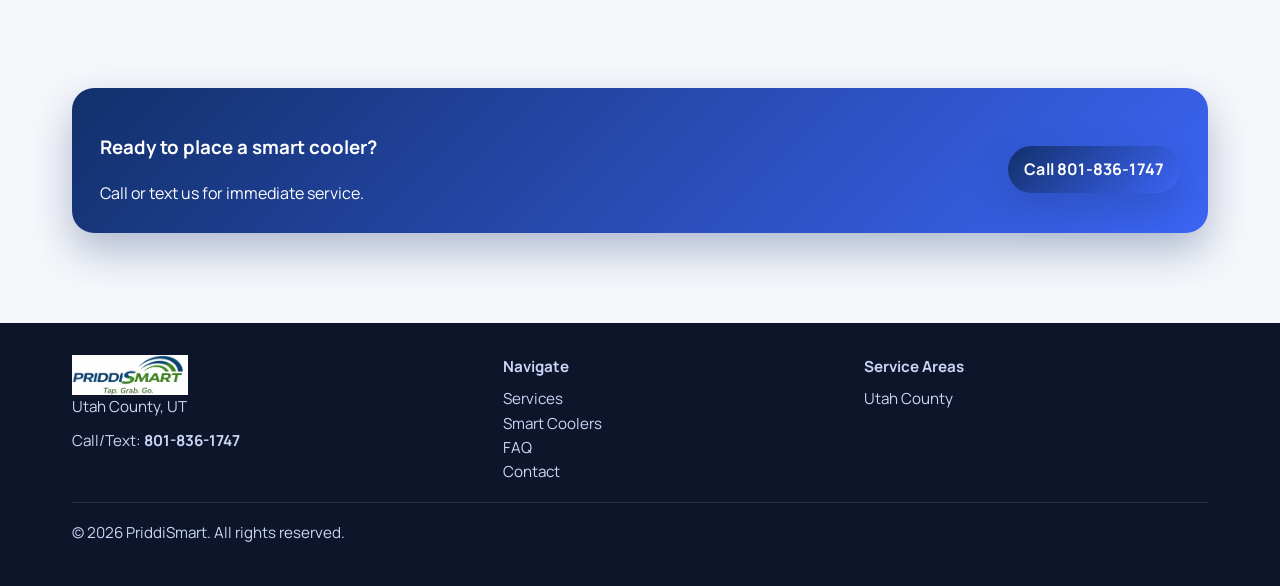
==== commit 2f5eb6f5: "Added FAQ" ====
--- a/index.html
+++ b/index.html
@@ -17,6 +17,7 @@
         </a>
         <div class="navlinks">
           <a href="#services">Services</a>
+          <a href="faq.html">FAQ</a>
           <a href="#contact">Contact</a>
         </div>
       </nav>
@@ -31,7 +32,7 @@
             <div class="hero-frame">
               <img src="assets/img/hotel3.jpg" alt="PriddiSmart vending services at hotel property" />
               <div class="hero-text-overlay">
-                <h1>Food &amp; Beverage Vending Solutions</h1>
+                <h1>Smart Vending Solutions</h1>
                 <p class="lead lead-tags">
                   <span>Fresh Snacks</span>
                   <span class="dot-sep"></span>
@@ -87,22 +88,26 @@
       <div class="container">
         <div class="split">
           <div class="panel">
-            <h3>State-of-the-art equipment</h3>
-            <p class="muted">Smart coolers, micro-markets, and traditional vending—each install is built for cashless speed and effortless upkeep.</p>
+            <h3>State-of-the-art Equipment</h3>
+            <p class="muted">Smart coolers use active AI recogntion to identify what is removed or returned during a transaction.</p>
             <ul class="feature-list">
-              <li>Smart coolers (secure grab-and-go)</li>
-              <li>Snack + beverage vending</li>
-              <li>Micro-market setups</li>
-              <li>Owner-led stocking and maintenance</li>
+              <li>Secure Tap and Go</li>
+              <li>Dispense Meals + Snacks + Beverage + More</li>
+              <li>Free Setup and installation</li>
+              <li>Priddis Mart handles stocking and maintenance</li>
             </ul>
-            <div class="hero-cta">
-              <a class="btn primary" href="services.html">See all services</a>
-              <a class="btn ghost" href="contact.html">Schedule install</a>
-            </div>
           </div>
           <div class="media">
-            <img src="assets/img/freshvend-lineup.png" alt="Lineup of PriddiSmart vending machines and smart coolers" />
+            <img src="assets/img/SmartMart_Right-Machine-Video.gif" alt="PriddiSmart vending machine lineup" />
           </div>
+        </div>
+      </div>
+    </section>
+
+    <section class="section video-section">
+      <div class="container">
+        <div class="video-embed">
+          <iframe src="https://player.vimeo.com/video/1100049103" title="PriddiSmart video" frameborder="0" allow="autoplay; fullscreen; picture-in-picture" allowfullscreen></iframe>
         </div>
       </div>
     </section>
@@ -125,12 +130,11 @@
       <div class="container">
         <div class="cta-inner">
           <div>
-            <h3>Ready to place a free machine or micro market?</h3>
-            <p>Call or text us for immediate service. No upfront cost.</p>
+            <h3>Ready to place a smart cooler?</h3>
+            <p>Call or text us for immediate service.</p>
           </div>
           <div class="hero-cta">
             <a class="btn primary" href="tel:+18018361747">Call 801-836-1747</a>
-            <a class="btn ghost" href="contact.html">Request service</a>
           </div>
         </div>
       </div>
@@ -143,16 +147,17 @@
       <div class="footer-grid">
         <div>
           <div class="brandmark">
-          <img src="assets/img/LogoPriddismart.png" alt="PriddiSmart logo" />
+            <img src="assets/img/LogoPriddismart.png" alt="PriddiSmart logo" />
           </div>
           <div class="small">Utah County, UT</div>
           <div class="small" style="margin-top:10px;">Call/Text: <strong><a href="tel:+18018361747">801-836-1747</a></strong></div>
         </div>
         <div>
           <div class="small" style="font-weight:700;margin-bottom:8px;">Navigate</div>
-          <div class="small"><a href="#services">Services</a></div>
-          <div class="small"><a href="#equipment">Smart Coolers</a></div>
-          <div class="small"><a href="#contact">Contact</a></div>
+          <div class="small"><a href="services.html">Services</a></div>
+          <div class="small"><a href="smart-coolers.html">Smart Coolers</a></div>
+          <div class="small"><a href="faq.html">FAQ</a></div>
+          <div class="small"><a href="contact.html">Contact</a></div>
         </div>
         <div>
           <div class="small" style="font-weight:700;margin-bottom:8px;">Service Areas</div>
--- a/assets/css/styles.css
+++ b/assets/css/styles.css
@@ -248,6 +248,22 @@
   grid-template-columns:repeat(auto-fit,minmax(240px,1fr));
   gap:14px;
 }
+.video-section .container{max-width:var(--max);}
+.video-embed{
+  position:relative;
+  padding-bottom:56.25%;
+  height:0;
+  border-radius:18px;
+  overflow:hidden;
+  box-shadow:var(--shadow);
+  background:#000;
+}
+.video-embed iframe{
+  position:absolute;
+  top:0;left:0;
+  width:100%;height:100%;
+  border:0;
+}
 .card.mini{
   background:var(--card);
   border:1px solid var(--border);
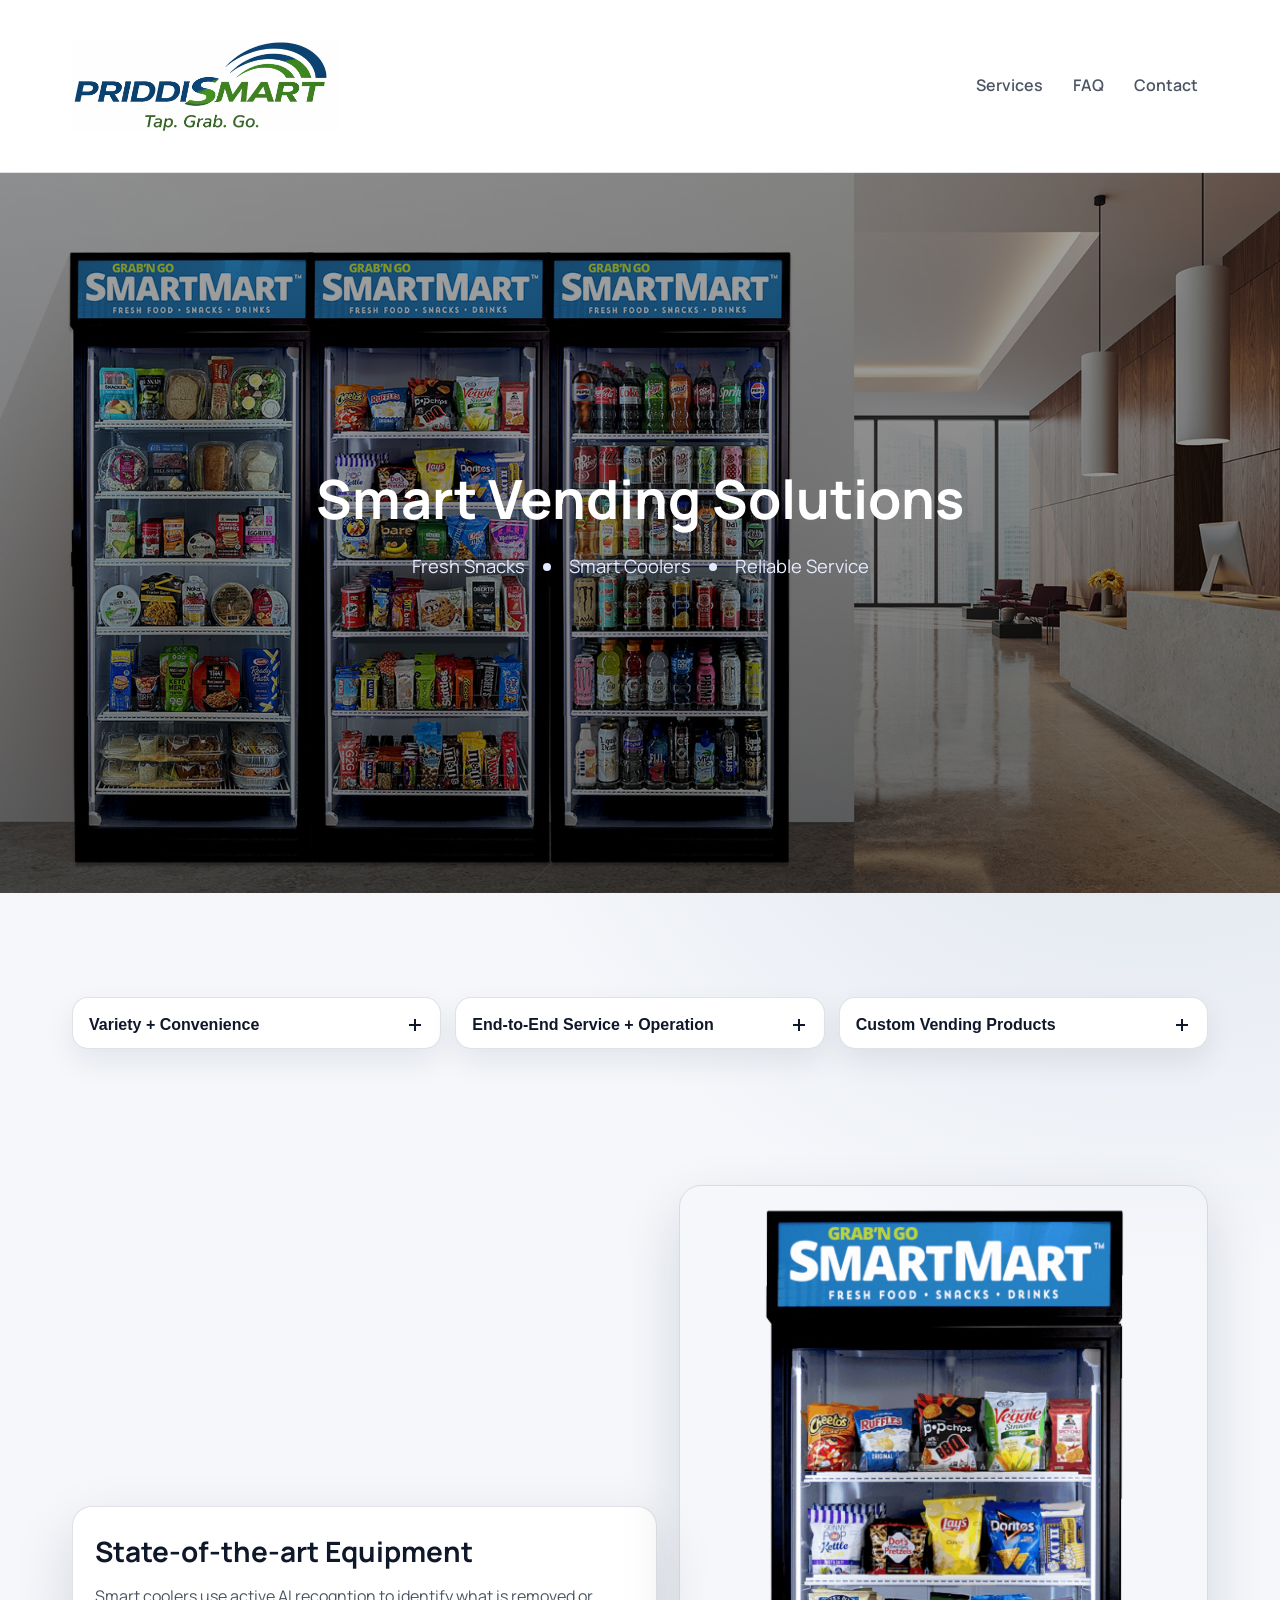
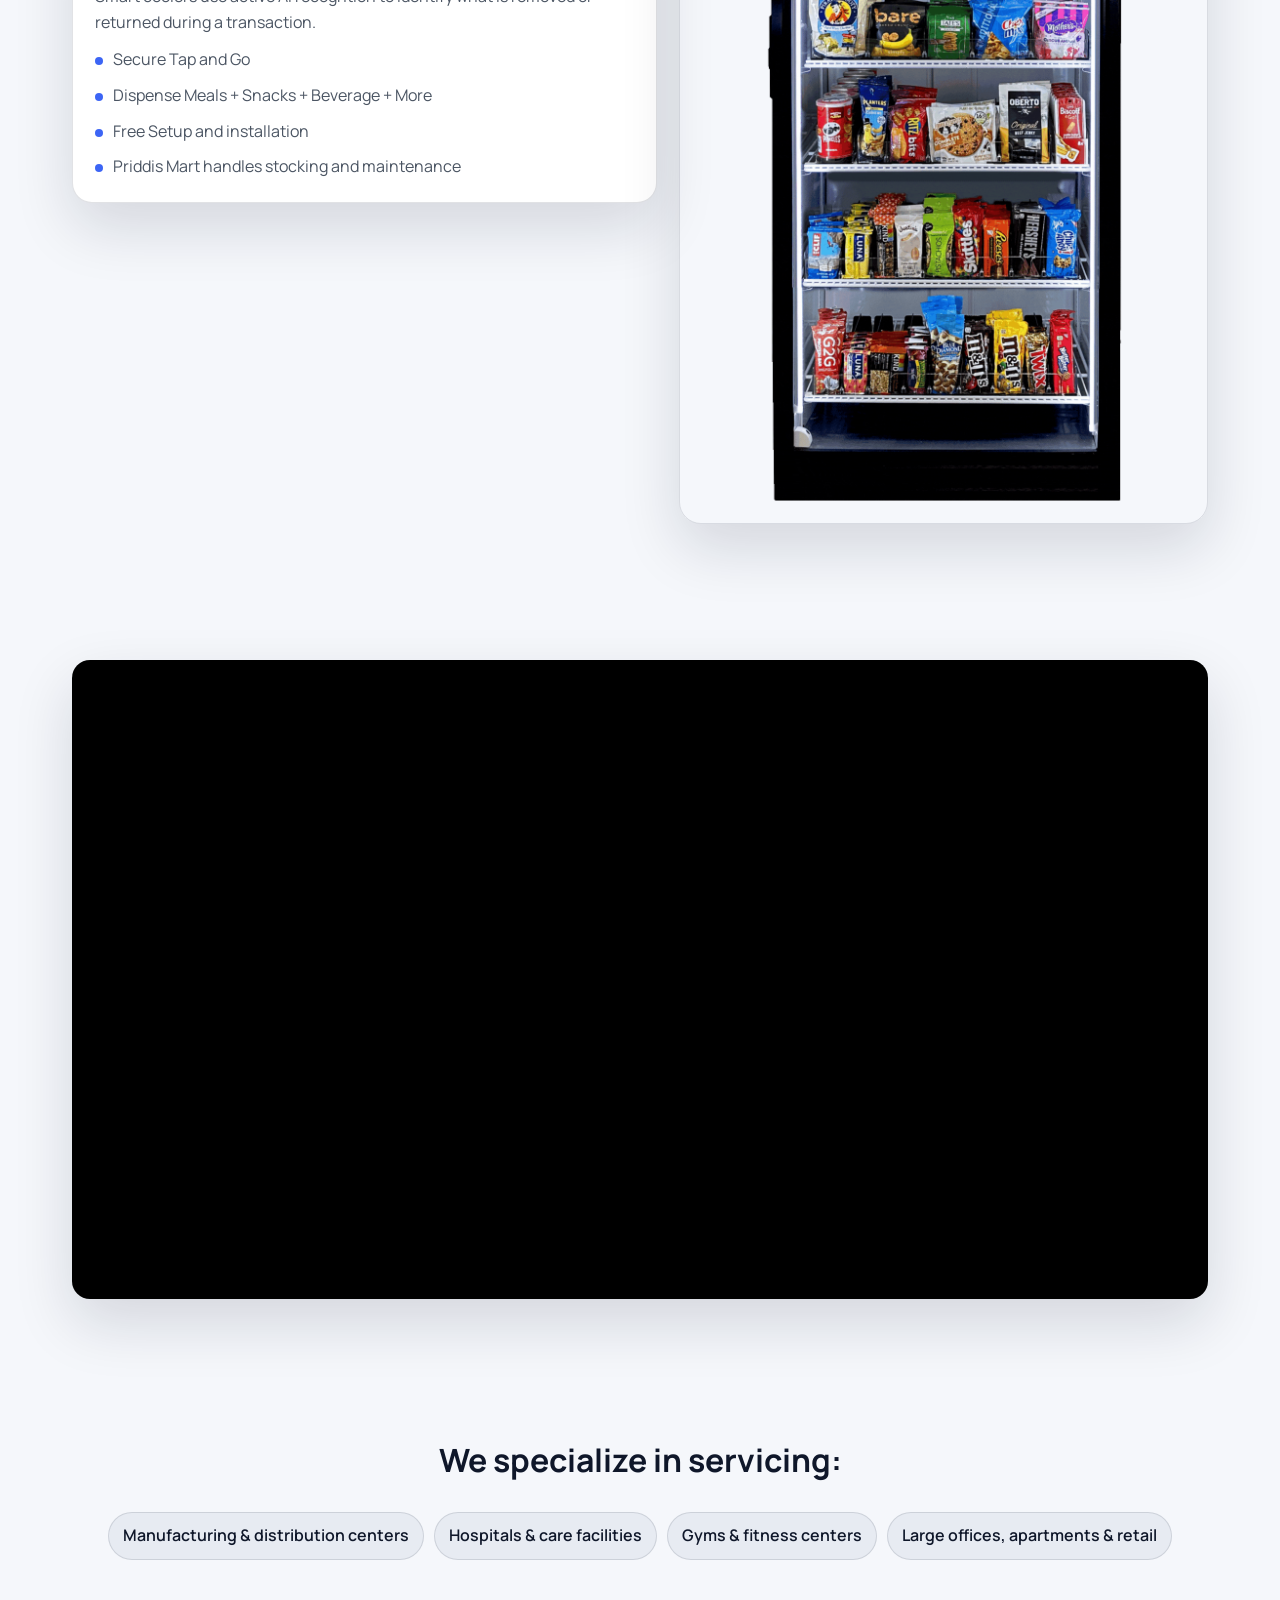
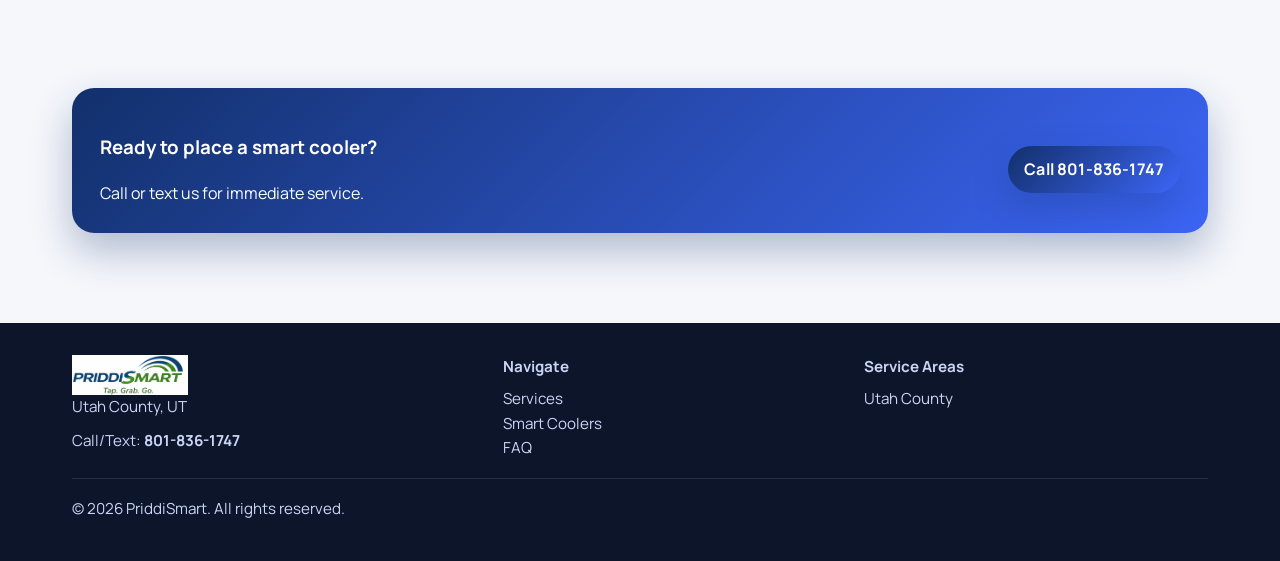
==== commit da88aea8: "WIP" ====
--- a/index.html
+++ b/index.html
@@ -154,10 +154,9 @@
         </div>
         <div>
           <div class="small" style="font-weight:700;margin-bottom:8px;">Navigate</div>
-          <div class="small"><a href="services.html">Services</a></div>
-          <div class="small"><a href="smart-coolers.html">Smart Coolers</a></div>
+          <div class="small"><a href="index.html#services">Services</a></div>
+          <div class="small"><a href="index.html#equipment">Smart Coolers</a></div>
           <div class="small"><a href="faq.html">FAQ</a></div>
-          <div class="small"><a href="contact.html">Contact</a></div>
         </div>
         <div>
           <div class="small" style="font-weight:700;margin-bottom:8px;">Service Areas</div>
--- a/assets/css/styles.css
+++ b/assets/css/styles.css
@@ -151,6 +151,8 @@
   background:var(--accent2);display:inline-block;
 }
 .section{padding:68px 0}
+#services{scroll-margin-top:140px}
+#equipment{scroll-margin-top:140px}
 .section-header{text-align:center;max-width:860px;margin:0 auto 26px}
 .section h2{margin:0 0 12px;font-size:32px}
 .section p{margin:0;color:var(--muted)}
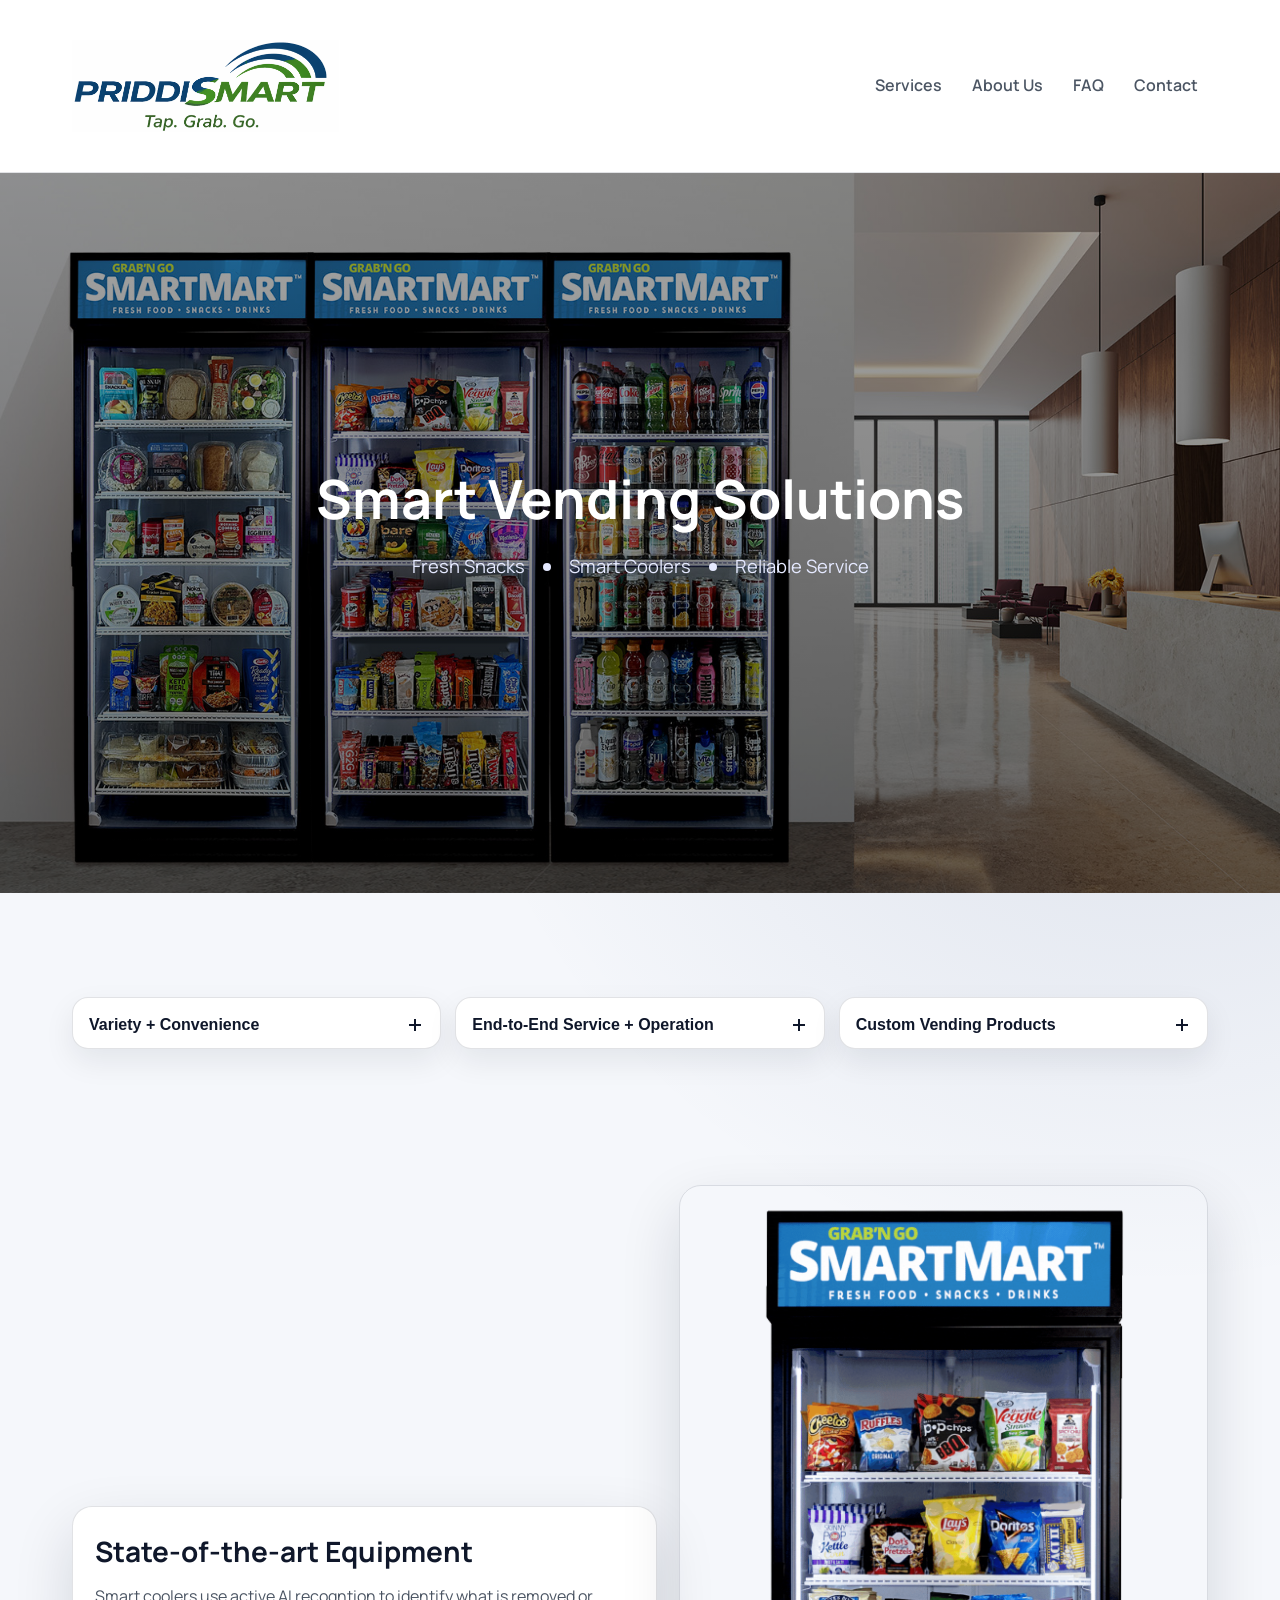
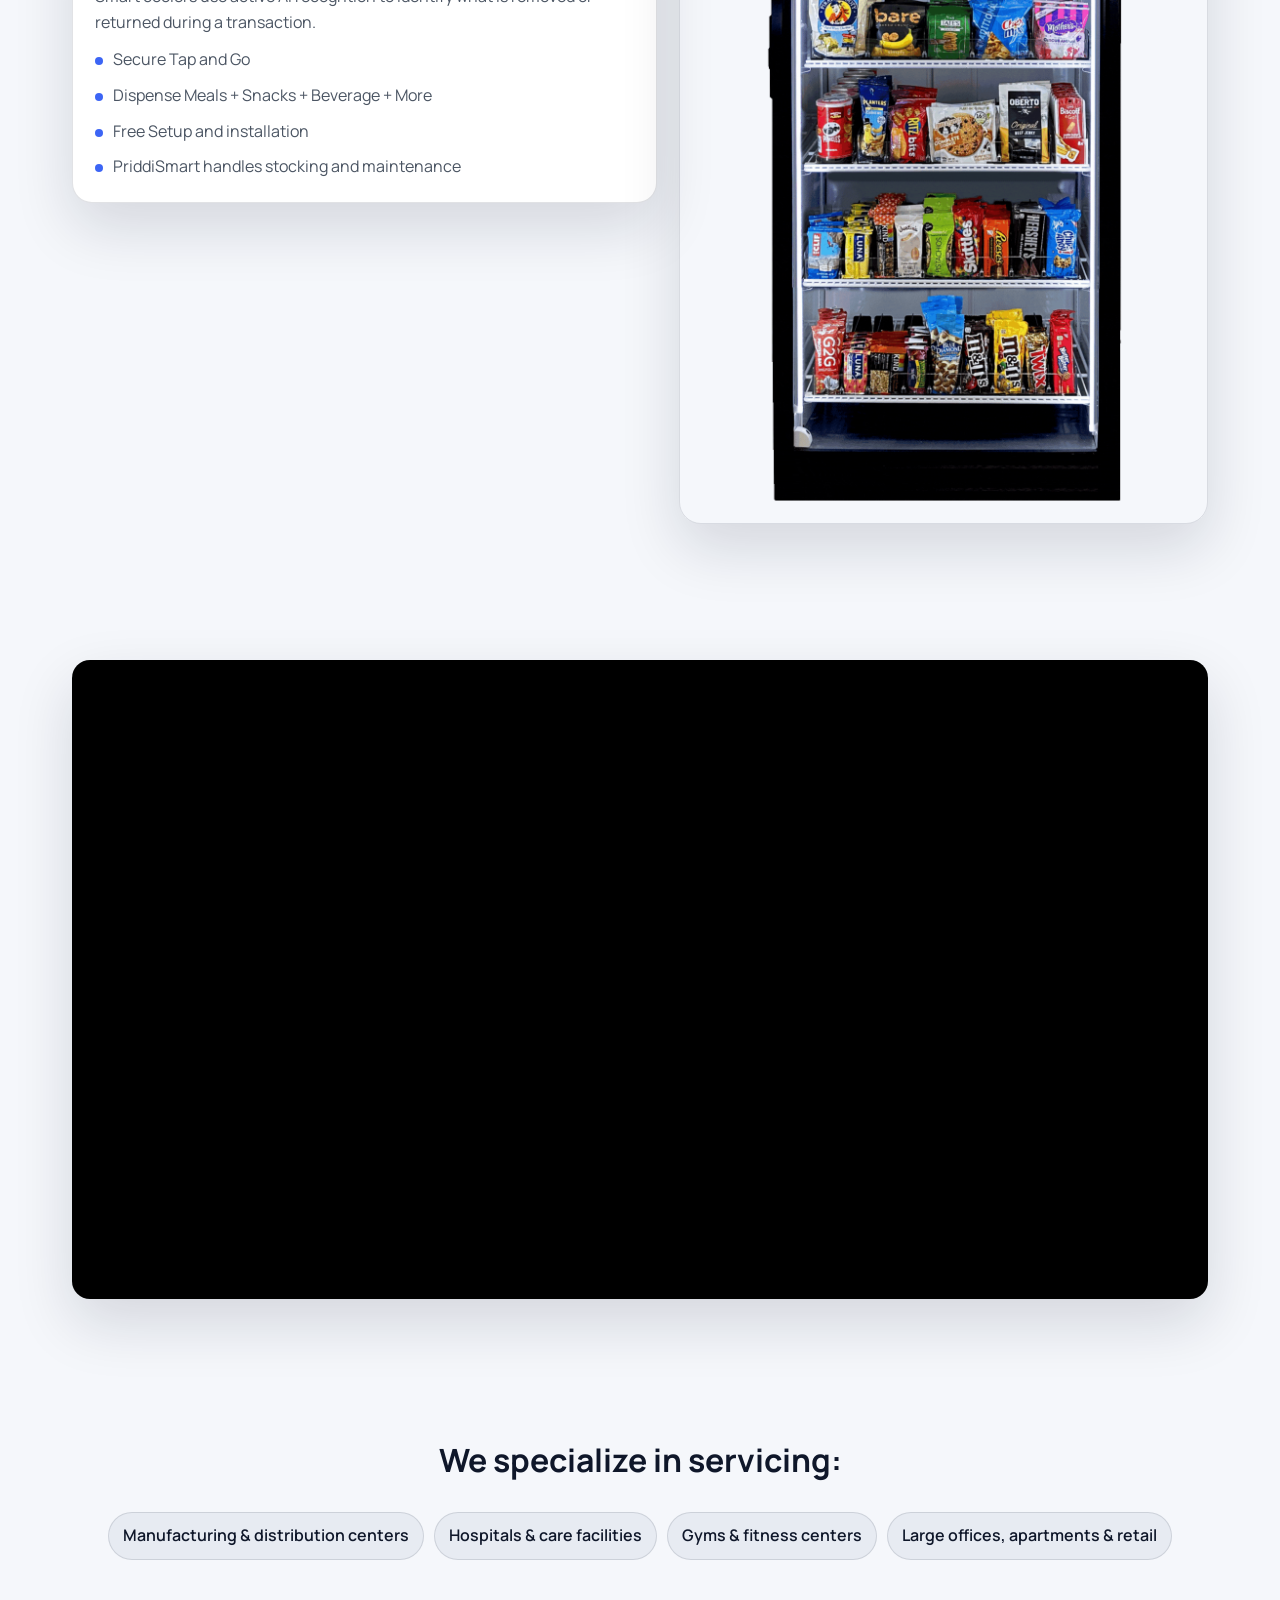
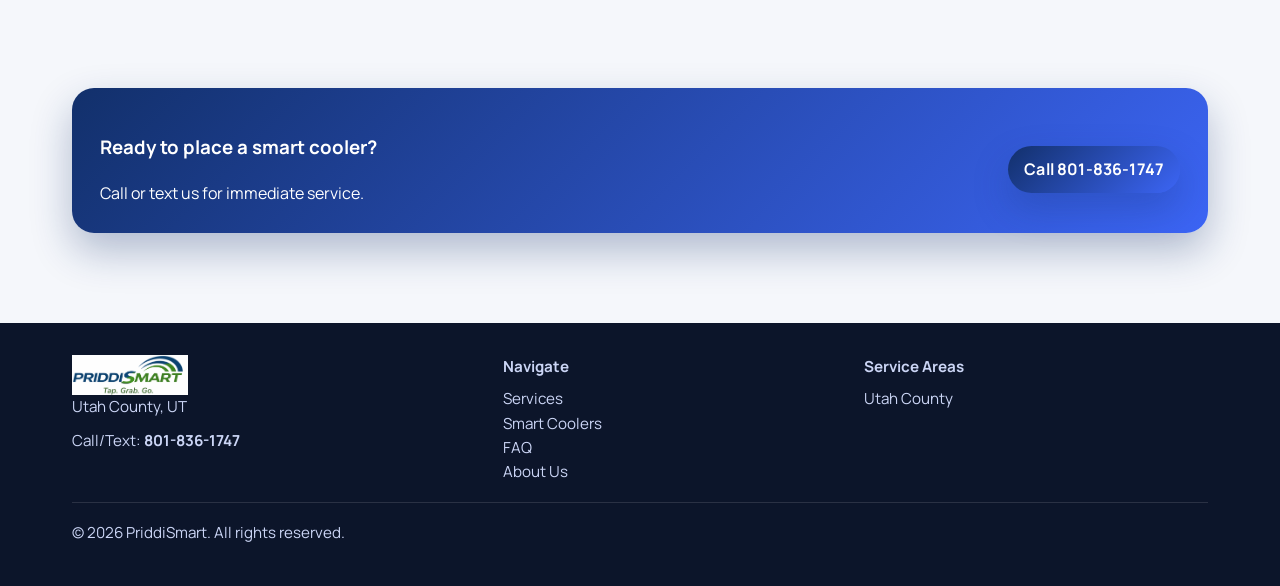
==== commit 3f0e814b: "WIP" ====
--- a/index.html
+++ b/index.html
@@ -17,6 +17,7 @@
         </a>
         <div class="navlinks">
           <a href="#services">Services</a>
+          <a data-nav href="about.html">About Us</a>
           <a href="faq.html">FAQ</a>
           <a href="#contact">Contact</a>
         </div>
@@ -94,7 +95,7 @@
               <li>Secure Tap and Go</li>
               <li>Dispense Meals + Snacks + Beverage + More</li>
               <li>Free Setup and installation</li>
-              <li>Priddis Mart handles stocking and maintenance</li>
+              <li>PriddiSmart handles stocking and maintenance</li>
             </ul>
           </div>
           <div class="media">
@@ -157,6 +158,7 @@
           <div class="small"><a href="index.html#services">Services</a></div>
           <div class="small"><a href="index.html#equipment">Smart Coolers</a></div>
           <div class="small"><a href="faq.html">FAQ</a></div>
+          <div class="small"><a href="about.html">About Us</a></div>
         </div>
         <div>
           <div class="small" style="font-weight:700;margin-bottom:8px;">Service Areas</div>
--- a/assets/css/styles.css
+++ b/assets/css/styles.css
@@ -70,6 +70,10 @@
   max-width:100%;
   padding:0;
 }
+.hero-inset .container{
+  max-width:var(--max);
+  padding:0 22px;
+}
 .hero-grid{
   display:grid;
   grid-template-columns:1fr;
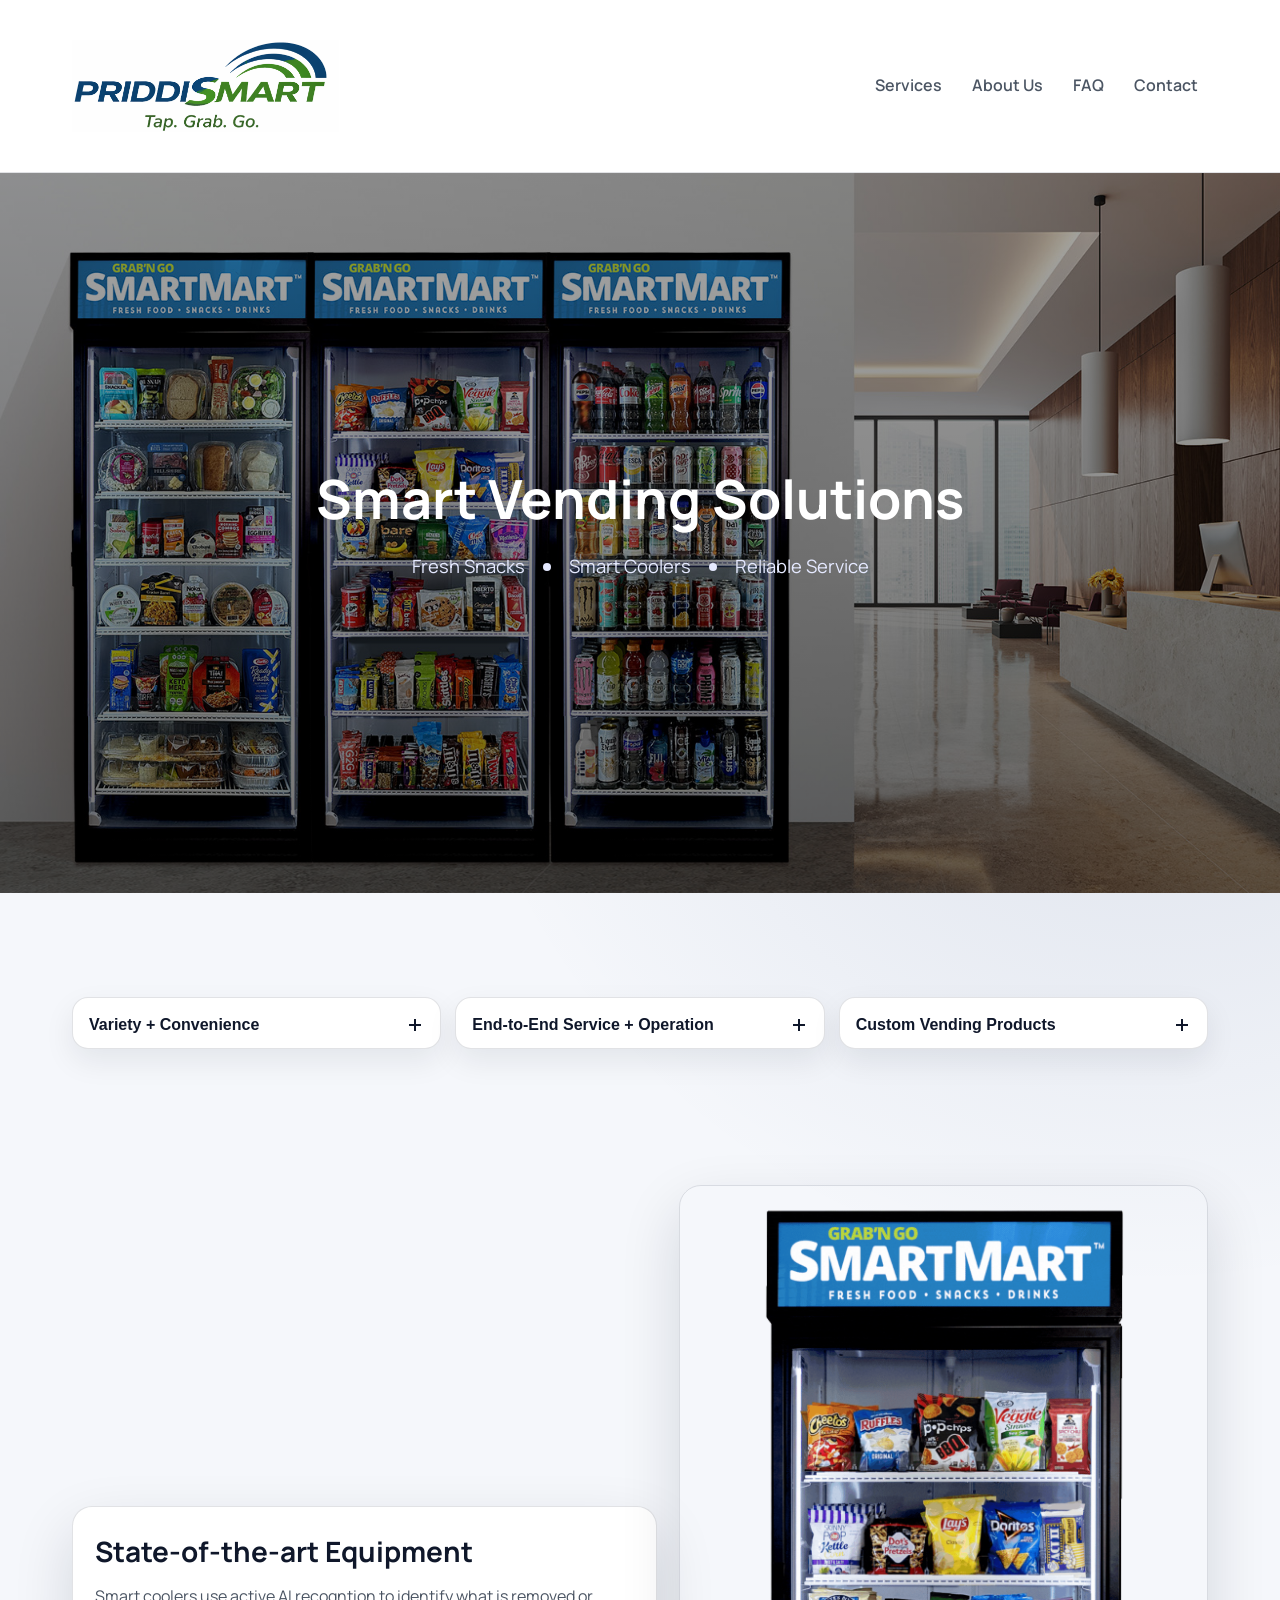
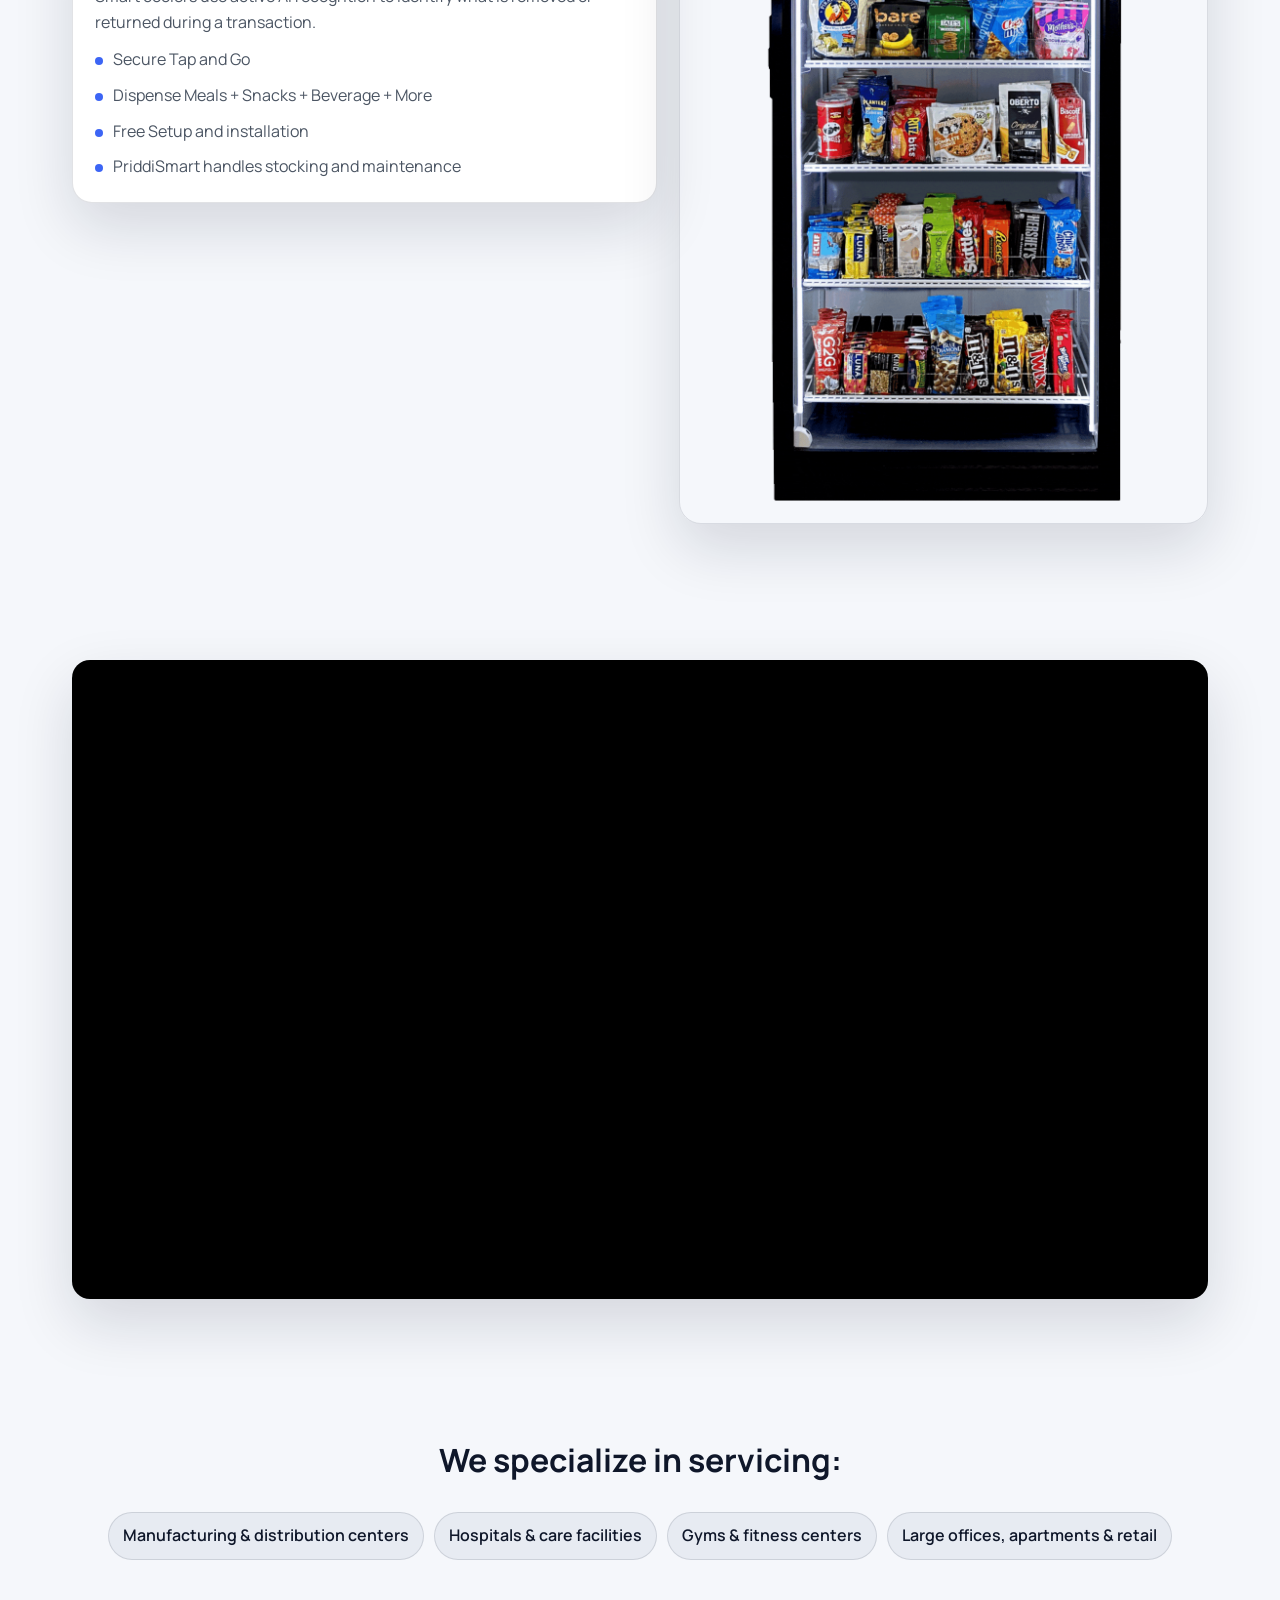
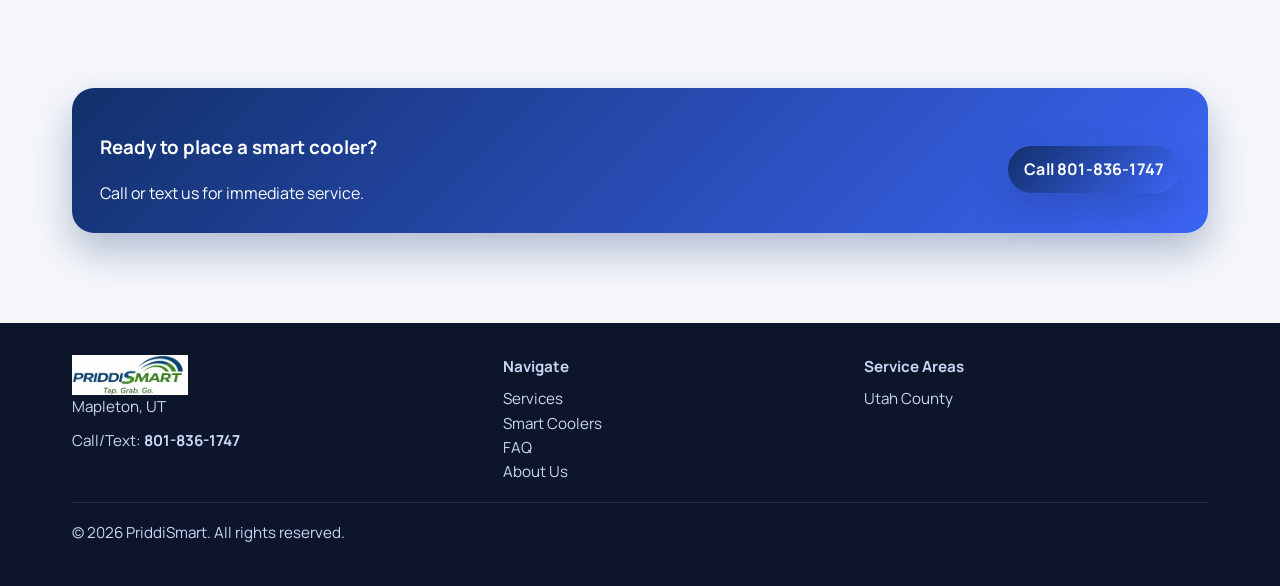
==== commit 8af5e8ef: "WIP" ====
--- a/index.html
+++ b/index.html
@@ -3,8 +3,8 @@
 <head>
   <meta charset="utf-8" />
   <meta name="viewport" content="width=device-width, initial-scale=1" />
-  <meta name="description" content="PriddiSmart delivers modern vending machines, smart coolers, and micro market-style solutions across Utah County, UT." />
-  <title>PriddiSmart | Micro Markets and Vending Services in Utah County, UT</title>
+  <meta name="description" content="PriddiSmart delivers modern vending machines, smart coolers, and micro market-style solutions across Mapleton, UT." />
+  <title>PriddiSmart | Micro Markets and Vending Services in Mapleton, UT</title>
   <link rel="icon" href="assets/img/LogoPriddismart.png" />
   <link rel="stylesheet" href="assets/css/styles.css" />
 </head>
@@ -150,7 +150,7 @@
           <div class="brandmark">
             <img src="assets/img/LogoPriddismart.png" alt="PriddiSmart logo" />
           </div>
-          <div class="small">Utah County, UT</div>
+          <div class="small">Mapleton, UT</div>
           <div class="small" style="margin-top:10px;">Call/Text: <strong><a href="tel:+18018361747">801-836-1747</a></strong></div>
         </div>
         <div>
